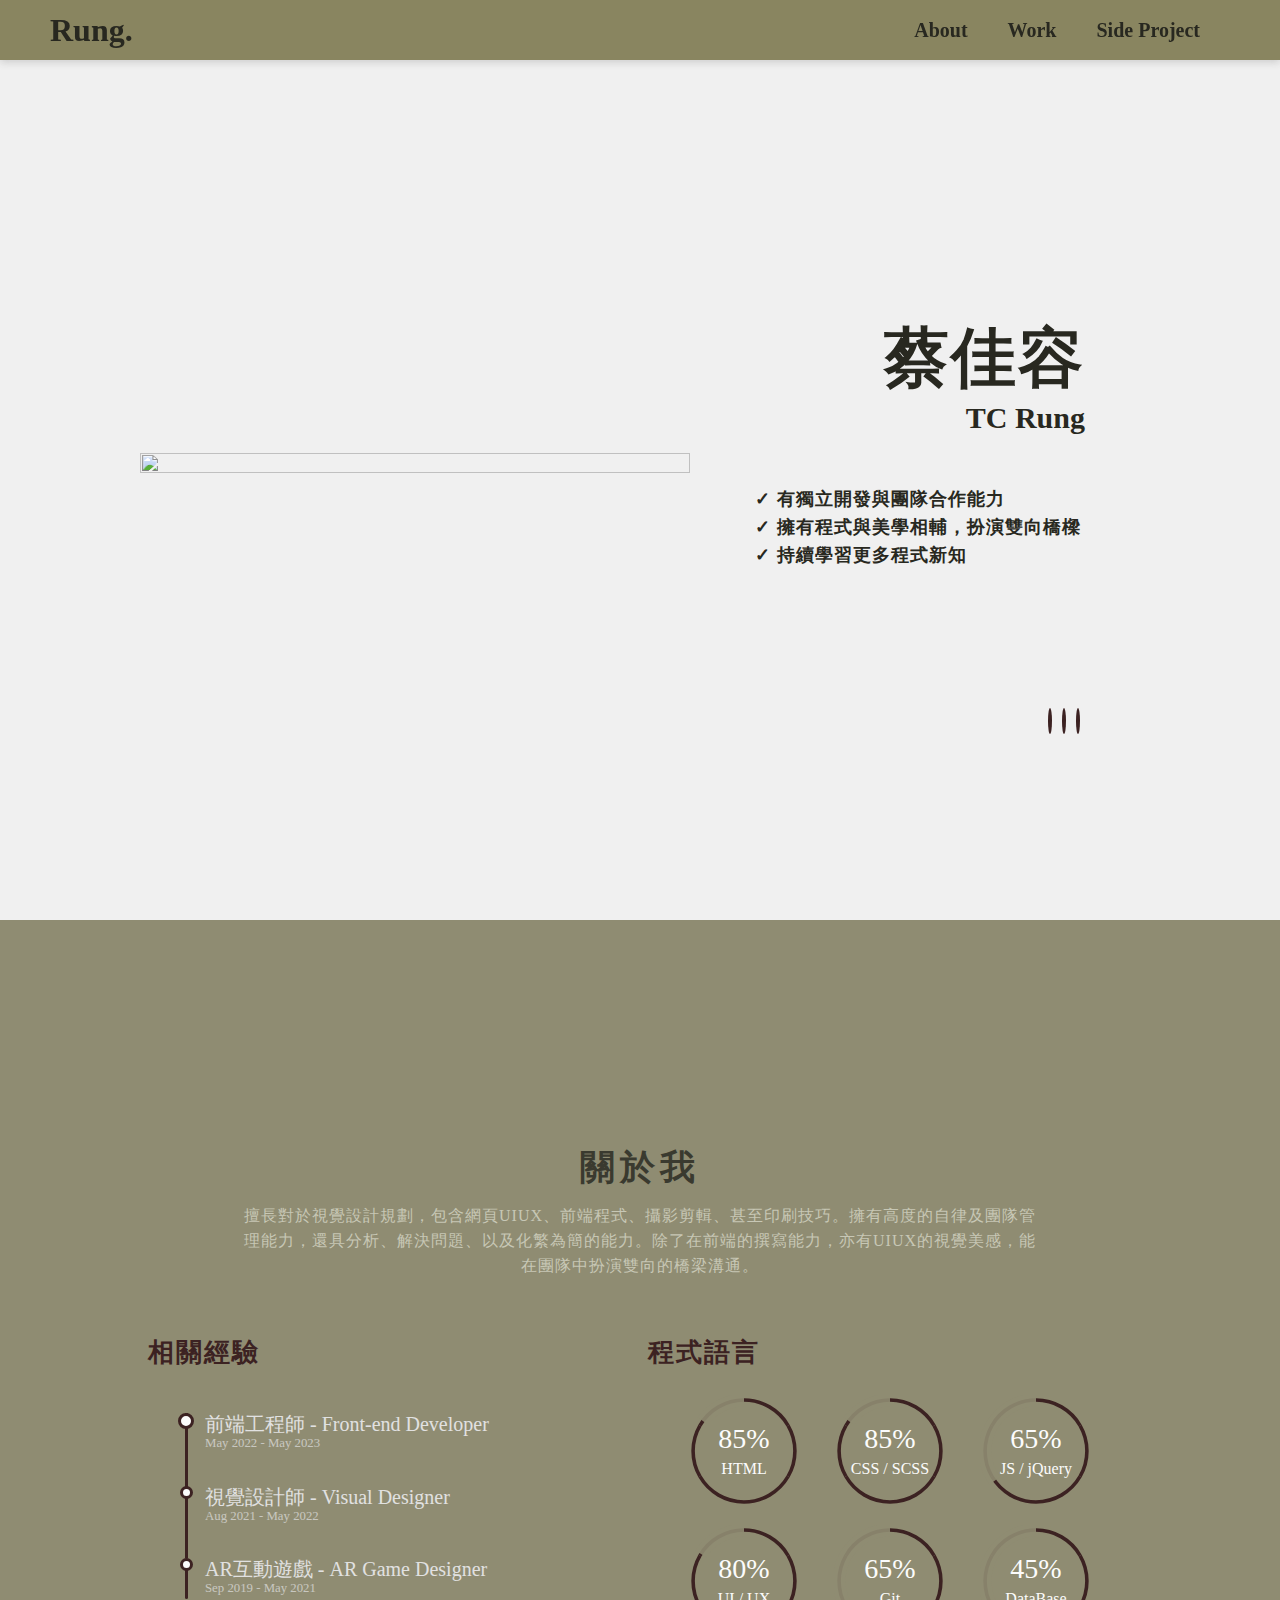
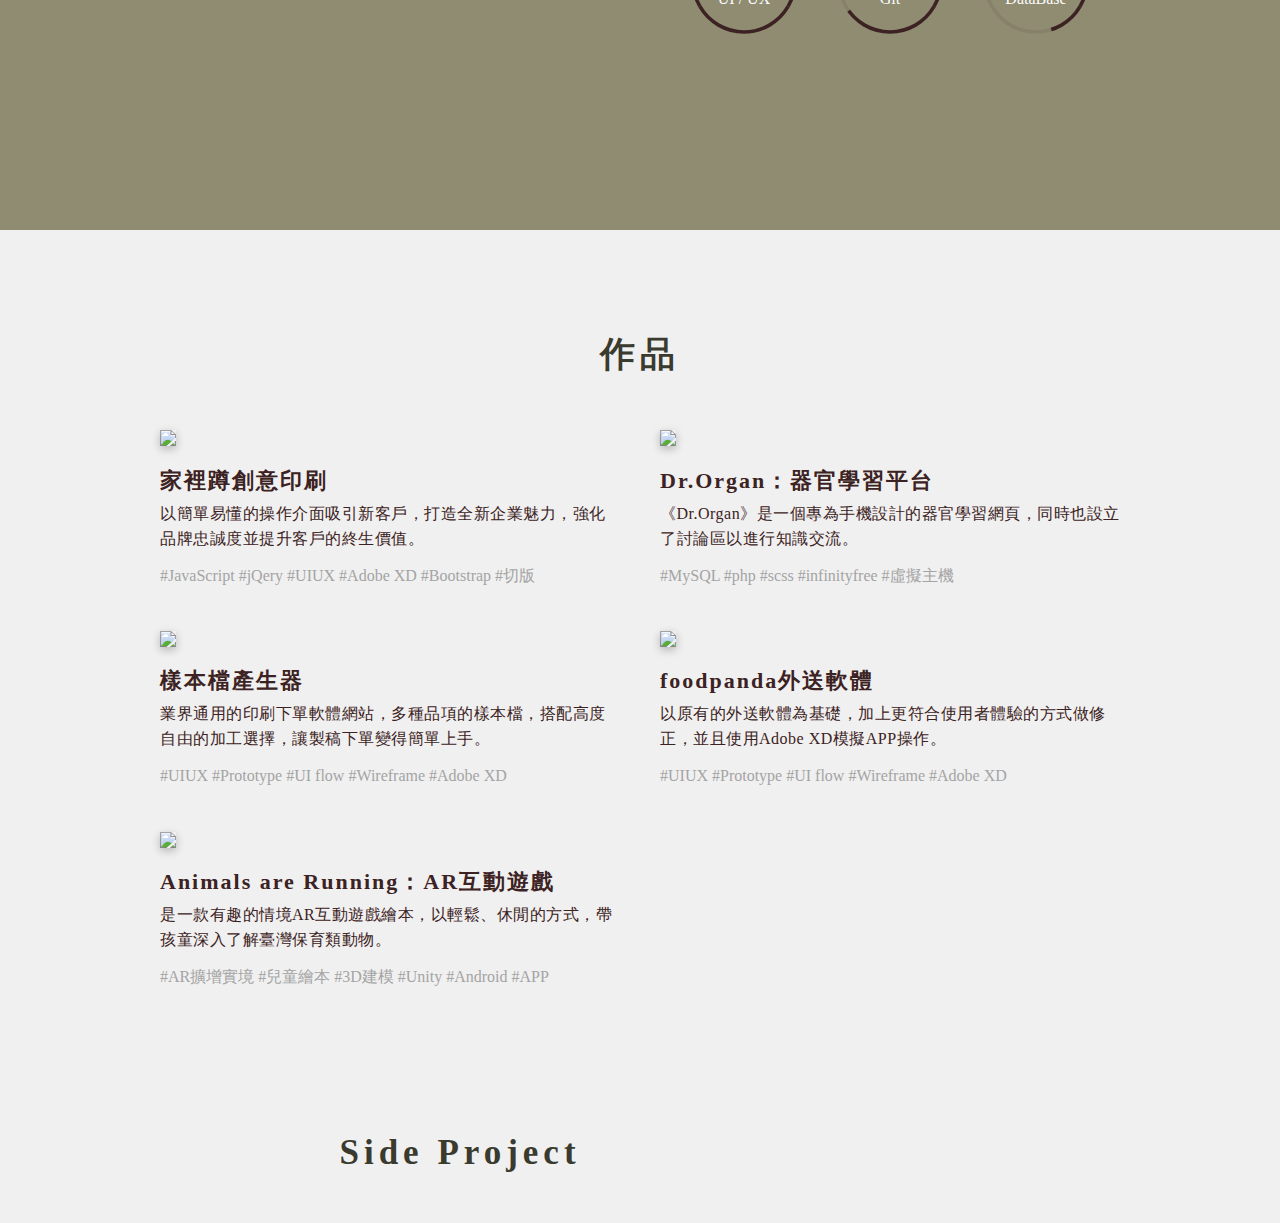
==== index.html @ db0a96c7 "add backtotop" ====
<!DOCTYPE html>
<html lang="en">

<head>
    <meta charset="UTF-8">
    <meta http-equiv="X-UA-Compatible" content="IE=edge">
    <meta name="viewport" content="width=device-width, initial-scale=1.0">
    <title>TCRung-Portfolio</title>

    <link rel="stylesheet" href="Style/reset.css">
    <link rel="stylesheet" href="Style/style.css">
    <link rel="stylesheet" href="Style/nav.css">
    <link rel="stylesheet" href="Style/backtotop.css">

    
</head>

<body>
    <section id="back-to-top"></section>
    <div class="navBox">
        <div class="nav">
            <div>
                <a href="index.html" class="icon">Rung.</a>
            </div>


            <div style="margin-right: 60px;">
                <li><a href="#about" class="category">About</a></li>
                <li><a href="#work" class="category">Work</a></li>
                <li><a href="#sideProject" class="category">Side Project</a></li>
            </div>
        </div>
    </div>

    <div class="main">
        <div class="selfBox" style="background-image: url(Image/background.jpg); width:100%;">
            <div class="self">
                <img src="Image/self.png">
                <div class="selfInfo">
                    <h2>蔡佳容</h2>
                    <h3>TC Rung</h3>

                    <div class="ability">
                        <span>✓ 有獨立開發與團隊合作能力
                            <br>✓ 擁有程式與美學相輔，扮演雙向橋樑
                            <br>✓ 持續學習更多程式新知</span>
                    </div>

                    <div class="contact">
                        <a href="mailto:sino4866@gmail.com" target="_blank"><i class="fa-regular fa-envelope"></i></a>
                        <a href="https://instagram.com/jrung_writing?utm_source=qr" target="_blank"><i class="fa-brands fa-instagram"></i></a>
                        <a href="https://github.com/TCRung" target="_blank"><i class="fa-brands fa-github"></i></a>
                    </div>
                </div>
            </div>
        </div>

        <div class="aboutMeBox" id="about">
            <div class="aboutMe">
                <div class="title">
                    <h3>關於我</h3>
                    <p>擅長對於視覺設計規劃，包含網頁UIUX、前端程式、攝影剪輯、甚至印刷技巧。擁有高度的自律及團隊管理能力，還具分析、解決問題、以及化繁為簡的能力。除了在前端的撰寫能力，亦有UIUX的視覺美感，能在團隊中扮演雙向的橋梁溝通。
                    </p>
                </div>
                <div class="skill">
                    <div class="job skill-title">
                        <h3>
                            <i class="fa fa-briefcase"></i>
                            <span>相關經驗</span>
                        </h3>
                        <ul>
                            <li>
                                <span>前端工程師 - Front-end Developer</span>
                                <small>May 2022 - May 2023</small>
                            </li>
                            <li>
                                <span>視覺設計師 - Visual Designer</span>
                                <small>Aug 2021 - May 2022</small>
                            </li>
                            <li>
                                <span>AR互動遊戲 - AR Game Designer</span>
                                <small>Sep 2019 - May 2021</small>
                            </li>
                        </ul>
                    </div>
                    <div class="software">
                        <div class="skills-soft skill-title">
                            <h3>
                                <i class="fa fa-th-list"></i>
                                <span>程式語言</span>
                            </h3>
                            <!--  Container  -->
                            <ul class="progress">
                                <!--  Item  -->
                                <li data-name="HTML" data-percent="85%">
                                    <svg viewBox="-10 -10 220 220">
                                        <g fill="none" stroke-width="7" transform="translate(100,100)">
                                            <path d="M 0,-100 A 100,100 0 0,1 86.6,-50" stroke="rgb(60, 34, 34)" />
                                            <path d="M 86.6,-50 A 100,100 0 0,1 86.6,50" stroke="rgb(60, 34, 34)" />
                                            <path d="M 86.6,50 A 100,100 0 0,1 0,100" stroke="rgb(60, 34, 34)" />
                                            <path d="M 0,100 A 100,100 0 0,1 -86.6,50" stroke="rgb(60, 34, 34)" />
                                            <path d="M -86.6,50 A 100,100 0 0,1 -86.6,-50" stroke="rgb(60, 34, 34)" />
                                            <path d="M -86.6,-50 A 100,100 0 0,1 0,-100" stroke="rgb(60, 34, 34)" />
                                        </g>
                                    </svg>
                                    <svg viewBox="-10 -10 220 220">
                                        <path
                                            d="M200,100 C200,44.771525 155.228475,0 100,0 C44.771525,0 0,44.771525 0,100 C0,155.228475 44.771525,200 100,200 C155.228475,200 200,155.228475 200,100 Z"
                                            stroke-dashoffset="535"></path>
                                    </svg>
                                </li>
                                <!--  Item  -->
                                <li data-name="CSS / SCSS" data-percent="85%">
                                    <svg viewBox="-10 -10 220 220">
                                        <g fill="none" stroke-width="7" transform="translate(100,100)">
                                            <path d="M 0,-100 A 100,100 0 0,1 86.6,-50" stroke="rgb(60, 34, 34)" />
                                            <path d="M 86.6,-50 A 100,100 0 0,1 86.6,50" stroke="rgb(60, 34, 34)" />
                                            <path d="M 86.6,50 A 100,100 0 0,1 0,100" stroke="rgb(60, 34, 34)" />
                                            <path d="M 0,100 A 100,100 0 0,1 -86.6,50" stroke="rgb(60, 34, 34)" />
                                            <path d="M -86.6,50 A 100,100 0 0,1 -86.6,-50" stroke="rgb(60, 34, 34)" />
                                            <path d="M -86.6,-50 A 100,100 0 0,1 0,-100" stroke="rgb(60, 34, 34)" />
                                        </g>
                                    </svg>
                                    <svg viewBox="-10 -10 220 220">
                                        <path
                                            d="M200,100 C200,44.771525 155.228475,0 100,0 C44.771525,0 0,44.771525 0,100 C0,155.228475 44.771525,200 100,200 C155.228475,200 200,155.228475 200,100 Z"
                                            stroke-dashoffset="535"></path>
                                    </svg>
                                </li>
                                <!--  Item  -->
                                <li data-name="JS / jQuery" data-percent="65%">
                                    <svg viewBox="-10 -10 220 220">
                                        <g fill="none" stroke-width="7" transform="translate(100,100)">
                                            <path d="M 0,-100 A 100,100 0 0,1 86.6,-50" stroke="rgb(60, 34, 34)" />
                                            <path d="M 86.6,-50 A 100,100 0 0,1 86.6,50" stroke="rgb(60, 34, 34)" />
                                            <path d="M 86.6,50 A 100,100 0 0,1 0,100" stroke="rgb(60, 34, 34)" />
                                            <path d="M 0,100 A 100,100 0 0,1 -86.6,50" stroke="rgb(60, 34, 34)" />
                                            <path d="M -86.6,50 A 100,100 0 0,1 -86.6,-50" stroke="rgb(60, 34, 34)" />
                                            <path d="M -86.6,-50 A 100,100 0 0,1 0,-100" stroke="rgb(60, 34, 34)" />
                                        </g>
                                    </svg>
                                    <svg viewBox="-10 -10 220 220">
                                        <path
                                            d="M200,100 C200,44.771525 155.228475,0 100,0 C44.771525,0 0,44.771525 0,100 C0,155.228475 44.771525,200 100,200 C155.228475,200 200,155.228475 200,100 Z"
                                            stroke-dashoffset="410"></path>
                                    </svg>
                                </li>
                                <!--  Item  -->
                                <li data-name="UI / UX" data-percent="80%">
                                    <svg viewBox="-10 -10 220 220">
                                        <g fill="none" stroke-width="7" transform="translate(100,100)">
                                            <path d="M 0,-100 A 100,100 0 0,1 86.6,-50" stroke="rgb(60, 34, 34)" />
                                            <path d="M 86.6,-50 A 100,100 0 0,1 86.6,50" stroke="rgb(60, 34, 34)" />
                                            <path d="M 86.6,50 A 100,100 0 0,1 0,100" stroke="rgb(60, 34, 34)" />
                                            <path d="M 0,100 A 100,100 0 0,1 -86.6,50" stroke="rgb(60, 34, 34)" />
                                            <path d="M -86.6,50 A 100,100 0 0,1 -86.6,-50" stroke="rgb(60, 34, 34)" />
                                            <path d="M -86.6,-50 A 100,100 0 0,1 0,-100" stroke="rgb(60, 34, 34)" />
                                        </g>
                                    </svg>
                                    <svg viewBox="-10 -10 220 220">
                                        <path
                                            d="M200,100 C200,44.771525 155.228475,0 100,0 C44.771525,0 0,44.771525 0,100 C0,155.228475 44.771525,200 100,200 C155.228475,200 200,155.228475 200,100 Z"
                                            stroke-dashoffset="528"></path>
                                    </svg>
                                </li>
                                <!--  Item  -->
                                <li data-name="Git" data-percent="65%">
                                    <svg viewBox="-10 -10 220 220">
                                        <g fill="none" stroke-width="7" transform="translate(100,100)">
                                            <path d="M 0,-100 A 100,100 0 0,1 86.6,-50" stroke="rgb(60, 34, 34)" />
                                            <path d="M 86.6,-50 A 100,100 0 0,1 86.6,50" stroke="rgb(60, 34, 34)" />
                                            <path d="M 86.6,50 A 100,100 0 0,1 0,100" stroke="rgb(60, 34, 34)" />
                                            <path d="M 0,100 A 100,100 0 0,1 -86.6,50" stroke="rgb(60, 34, 34)" />
                                            <path d="M -86.6,50 A 100,100 0 0,1 -86.6,-50" stroke="rgb(60, 34, 34)" />
                                            <path d="M -86.6,-50 A 100,100 0 0,1 0,-100" stroke="rgb(60, 34, 34)" />
                                        </g>
                                    </svg>
                                    <svg viewBox="-10 -10 220 220">
                                        <path
                                            d="M200,100 C200,44.771525 155.228475,0 100,0 C44.771525,0 0,44.771525 0,100 C0,155.228475 44.771525,200 100,200 C155.228475,200 200,155.228475 200,100 Z"
                                            stroke-dashoffset="410"></path>
                                    </svg>
                                </li>
                                <!--  Item  -->
                                <li data-name="DataBase" data-percent="45%">
                                    <svg viewBox="-10 -10 220 220">
                                        <g fill="none" stroke-width="7" transform="translate(100,100)">
                                            <path d="M 0,-100 A 100,100 0 0,1 86.6,-50" stroke="rgb(60, 34, 34)" />
                                            <path d="M 86.6,-50 A 100,100 0 0,1 86.6,50" stroke="rgb(60, 34, 34)" />
                                            <path d="M 86.6,50 A 100,100 0 0,1 0,100" stroke="rgb(60, 34, 34)" />
                                            <path d="M 0,100 A 100,100 0 0,1 -86.6,50" stroke="rgb(60, 34, 34)" />
                                            <path d="M -86.6,50 A 100,100 0 0,1 -86.6,-50" stroke="rgb(60, 34, 34)" />
                                            <path d="M -86.6,-50 A 100,100 0 0,1 0,-100" stroke="rgb(60, 34, 34)" />
                                        </g>
                                    </svg>
                                    <svg viewBox="-10 -10 220 220">
                                        <path
                                            d="M200,100 C200,44.771525 155.228475,0 100,0 C44.771525,0 0,44.771525 0,100 C0,155.228475 44.771525,200 100,200 C155.228475,200 200,155.228475 200,100 Z"
                                            stroke-dashoffset="285"></path>
                                    </svg>
                                </li>
                            </ul>
                            <!--  Defining Angle Gradient Colors  -->
                            <svg width="0" height="0">
                                <defs>
                                    <linearGradient id="cl1" gradientUnits="objectBoundingBox" x1="0" y1="0" x2="1"
                                        y2="1">
                                        <stop stop-color="#618099" />
                                        <stop offset="100%" stop-color="#8e6677" />
                                    </linearGradient>
                                    <linearGradient id="cl2" gradientUnits="objectBoundingBox" x1="0" y1="0" x2="0"
                                        y2="1">
                                        <stop stop-color="#8e6677" />
                                        <stop offset="100%" stop-color="#9b5e67" />
                                    </linearGradient>
                                    <linearGradient id="cl3" gradientUnits="objectBoundingBox" x1="1" y1="0" x2="0"
                                        y2="1">
                                        <stop stop-color="#9b5e67" />
                                        <stop offset="100%" stop-color="#9c787a" />
                                    </linearGradient>
                                    <linearGradient id="cl4" gradientUnits="objectBoundingBox" x1="1" y1="1" x2="0"
                                        y2="0">
                                        <stop stop-color="#9c787a" />
                                        <stop offset="100%" stop-color="#817a94" />
                                    </linearGradient>
                                    <linearGradient id="cl5" gradientUnits="objectBoundingBox" x1="0" y1="1" x2="0"
                                        y2="0">
                                        <stop stop-color="#817a94" />
                                        <stop offset="100%" stop-color="#498a98" />
                                    </linearGradient>
                                    <linearGradient id="cl6" gradientUnits="objectBoundingBox" x1="0" y1="1" x2="1"
                                        y2="0">
                                        <stop stop-color="#498a98" />
                                        <stop offset="100%" stop-color="#618099" />
                                    </linearGradient>
                                </defs>
                            </svg>
                        </div>
                    </div>

                </div>
            </div>
        </div>

        <div class="workBox" id="work">
            <div class="work">
                <div class="title">
                    <h3>作品</h3>
                </div>
                <div class="workWall">
                    <div class="workItem">
                        <a href="work_HomeMaking.html"><img src="Image/HomeMaking/作品封面_家裡蹲官網.jpg" class="btn"></a>
                        <div class="describe">
                            <a href="work_HomeMaking.html"><span class="workTitle">家裡蹲創意印刷</span></a>
                            <a href="work_HomeMaking.html"><span
                                    class="shortDes">以簡單易懂的操作介面吸引新客戶，打造全新企業魅力，強化品牌忠誠度並提升客戶的終生價值。</span></a>
                            <p>#JavaScript #jQery #UIUX #Adobe XD #Bootstrap #切版</p>
                        </div>
                    </div>
                    <div class="workItem">
                        <a href="work_Dr.Organ.html"><img src="Image/Dr.Organ/作品封面_Dr.Organ.jpg" class="btn"></a>
                        <div class="describe">
                            <a href="work_Dr.Organ.html"><span class="workTitle">Dr.Organ：器官學習平台</span></a>
                            <a href="work_Dr.Organ.html"><span
                                    class="shortDes">《Dr.Organ》是一個專為手機設計的器官學習網頁，同時也設立了討論區以進行知識交流。</span></a>
                            <p>#MySQL #php #scss #infinityfree #虛擬主機</p>
                        </div>
                    </div>
                    <div class="workItem">
                        <a href="work_FilesGenerator.html"><img src="Image/FilesGenerator/作品封面_樣本檔產生器.jpg"
                                class="btn"></a>
                        <div class="describe">
                            <a href="work_FilesGenerator.html"><span class="workTitle">樣本檔產生器</span></a>
                            <a href="work_FilesGenerator.html"><span
                                    class="shortDes">業界通用的印刷下單軟體網站，多種品項的樣本檔，搭配高度自由的加工選擇，讓製稿下單變得簡單上手。</span></a>
                            <p>#UIUX #Prototype #UI flow #Wireframe #Adobe XD</p>
                        </div>
                    </div>
                    <div class="workItem">
                        <a href="work_foodpanda.html"><img src="Image/foodpanda/作品封面_foodpanda.jpg" class="btn"></a>
                        <div class="describe">
                            <a href="work_foodpanda.html"><span class="workTitle">foodpanda外送軟體</span></a>
                            <a href="work_foodpanda.html"><span class="shortDes">以原有的外送軟體為基礎，加上更符合使用者體驗的方式做修正，並且使用Adobe
                                    XD模擬APP操作。</span></a>
                            <p>#UIUX #Prototype #UI flow #Wireframe #Adobe XD</p>
                        </div>
                    </div>
                    <div class="workItem">
                        <a href="work_ARgame.html"><img src="Image/ARgame/作品封面_ARgame.jpg" class="btn"></a>
                        <div class="describe">
                            <a href="work_ARgame.html"><span class="workTitle">Animals are Running：AR互動遊戲</span></a>
                            <a href="work_ARgame.html"><span
                                    class="shortDes">是一款有趣的情境AR互動遊戲繪本，以輕鬆、休閒的方式，帶孩童深入了解臺灣保育類動物。</span></a>
                            <p>#AR擴增實境 #兒童繪本 #3D建模 #Unity #Android #APP</p>
                        </div>
                    </div>
                </div>
            </div>
        </div>

        <div class="sideProBox" id="sideProject">
            <div class="sidePro">

                <div class="title">
                    <h3>Side Project</h3>
                </div>
            </div>
        </div>
        
    </div>
    <script src="https://kit.fontawesome.com/c0df591524.js" crossorigin="anonymous"></script>
    <script src="https://cdnjs.cloudflare.com/ajax/libs/jquery/3.7.1/jquery.min.js" defer></script>
    <script src="Js/backtotop.js" defer></script>
    <script src="javascript/skillSoft.js"></script>
</body>

</html>
---- Style/style.css ----
body {
  background-color: rgb(240, 240, 240);
}

.main {
  width: 100%;
}
.main .selfBox,
.main .aboutMeBox,
.main .workBox,
.main .sideProBox {
  width: 100%;
  height: -moz-max-content;
  height: max-content;
  display: flex;
  justify-content: center;
  align-items: center;
  padding: 20px 0;
}
.main .self,
.main .aboutMe,
.main .work,
.main .sidePro {
  width: 100%;
  max-width: 1200px;
  margin: 0 20px;
}
.main .self .title,
.main .aboutMe .title,
.main .work .title,
.main .sidePro .title {
  width: 100%;
  max-width: 800px;
  margin: 70px 20px 30px 20px;
}
.main .self .title h3,
.main .aboutMe .title h3,
.main .work .title h3,
.main .sidePro .title h3 {
  font-size: 35px;
  text-align: center;
  letter-spacing: 5px;
  font-weight: bolder;
  color: rgb(58, 58, 47);
  margin: 15px 0;
}
.main .self .title p,
.main .aboutMe .title p,
.main .work .title p,
.main .sidePro .title p {
  font-size: 16px;
  margin: 10px 0;
  line-height: 25px;
  letter-spacing: 1px;
  text-align: center;
  color: rgb(199, 199, 181);
}
.main .selfBox {
  padding-top: 30px;
  background-repeat: no-repeat;
  background-attachment: fixed;
  background-position: center;
  background-size: cover;
}
.main .self {
  max-width: 1000px;
  min-height: calc(100vh - 30px);
  display: flex;
  justify-content: space-between;
  align-items: center;
}
.main .self img {
  width: 550px;
  height: -moz-max-content;
  height: max-content;
}
.main .self .selfInfo {
  width: 100%;
  padding-right: 50px;
  padding-left: 65px;
}
.main .self .selfInfo h2 {
  font-size: 65px;
  letter-spacing: 2px;
  color: rgb(40, 40, 32);
  text-align: right;
  margin: 5px;
  margin-top: 20vh;
}
.main .self .selfInfo h3 {
  font-size: 30px;
  color: rgb(40, 40, 32);
  text-align: right;
  margin: 5px;
}
.main .self .selfInfo .ability {
  width: 100%;
  text-align: justify;
  color: rgb(40, 40, 32);
  margin: 50px 0 15vh 0;
}
.main .self .selfInfo .ability span {
  display: inline-block;
  font-size: 18px;
  font-weight: bold;
  letter-spacing: 1px;
  line-height: 28px;
}
.main .self .selfInfo .contact {
  margin: 50px 0;
  font-size: 20px;
  text-align: right;
}
.main .self .selfInfo .contact i {
  color: rgb(60, 34, 34);
  border: solid 2px rgb(60, 34, 34);
  width: 35px;
  height: 35px;
  font-size: 20px;
  line-height: 35px;
  border-radius: 50%;
  text-align: center;
  margin-right: 10px;
}
.main .aboutMeBox {
  background-color: rgb(143, 140, 114);
  min-height: calc(100vh - 30px);
}
.main .aboutMe {
  display: flex;
  flex-direction: column;
  justify-content: center;
  align-items: center;
  color: rgb(225, 225, 225);
}
.main .aboutMe .skill {
  width: 100%;
  max-width: 1000px;
  margin-bottom: 20px;
  display: flex;
  @import url(https://fonts.googleapis.com/css?family=Lato:100,400);
}
.main .aboutMe .skill .job {
  width: 50%;
}
.main .aboutMe .skill .software {
  width: 50%;
}
.main .aboutMe .skill .skill-title:hover > h3 span {
  letter-spacing: 3px;
}
.main .aboutMe .skill .skill-title:hover > h3 {
  transform: scale(1.2);
}
.main .aboutMe .skill .skill-title h3 {
  transition-duration: 0.3s;
  display: inline-block;
  margin: 15px 0;
}
.main .aboutMe .skill .skill-title h3 span {
  font-size: 26px;
  color: rgb(60, 34, 34);
  letter-spacing: 2px;
  vertical-align: middle;
  margin-top: 20px;
}
.main .aboutMe .skill i {
  color: #fcfcfc;
  background: rgb(60, 34, 34);
  width: 40px;
  height: 40px;
  font-size: 20px;
  line-height: 40px;
  border-radius: 50%;
  text-align: center;
  vertical-align: middle;
  margin-right: 8px;
  transition-duration: 0.3s;
}
.main .aboutMe .skill .job small {
  display: block;
  opacity: 0.7;
}
.main .aboutMe .skill .job ul {
  margin-top: 25px;
}
.main .aboutMe .skill .job ul li {
  list-style: none;
  position: relative;
  margin-left: 0px;
  padding-left: 25px;
  padding-bottom: 35px;
}
.main .aboutMe .skill .job ul li:hover::before {
  animation: circle 1.2s infinite;
  cursor: default;
}
.main .aboutMe .skill .job ul li:hover span {
  color: rgb(58, 58, 47);
  font-weight: 600;
  cursor: default;
}
.main .aboutMe .skill .job ul li:hover small {
  cursor: default;
}
@keyframes circle {
  from {
    box-shadow: 0 0 0 0px rgb(79, 58, 58);
  }
  to {
    box-shadow: 0 0 0 10px rgba(60, 34, 34, 0);
  }
}
.main .aboutMe .skill .job ul li:first-of-type::before {
  width: 10px;
  height: 10px;
  left: -2px;
}
.main .aboutMe .skill .job ul li:last-of-type {
  padding-bottom: 3px;
}
.main .aboutMe .skill .job ul li:last-of-type::after {
  border-radius: 1.5px;
}
.main .aboutMe .skill .job ul li::before,
.main .aboutMe .skill .job ul li::after {
  content: "";
  display: block;
  position: absolute;
}
.main .aboutMe .skill .job ul li::before {
  width: 7px;
  height: 7px;
  border: 3px solid rgb(60, 34, 34);
  background: #fcfcfc;
  border-radius: 50%;
  left: 0;
  z-index: 1;
}
.main .aboutMe .skill .job ul li::after {
  width: 3px;
  height: 100%;
  background: rgb(60, 34, 34);
  left: 5px;
  top: 0;
}
.main .aboutMe .skill .job ul li span {
  transition-duration: 0.3s;
  font-size: 20px;
}
@keyframes load {
  0% {
    stroke-dashoffset: 0;
  }
}
.main .aboutMe .skill .progress {
  position: relative;
  display: inline-block;
  padding: 0;
  text-align: center;
  margin: 0;
}
.main .aboutMe .skill .progress > li {
  display: inline-block;
  position: relative;
  text-align: center;
  color: #fcfcfc;
  font-weight: 100;
  margin: 7px 15px;
}
.main .aboutMe .skill .progress > li:before {
  content: attr(data-name);
  position: absolute;
  width: 100%;
  bottom: 33px;
  font-weight: 400;
}
.main .aboutMe .skill .progress > li:after {
  content: attr(data-percent);
  position: absolute;
  width: 100%;
  top: 28px;
  left: 0;
  font-size: 28px;
  font-family: Lato !important;
  text-align: center;
}
.main .aboutMe .skill .progress svg {
  width: 7rem;
  height: 7rem;
}
.main .aboutMe .skill .progress svg:nth-child(2) {
  position: absolute;
  left: 0;
  top: 0;
  transform: rotate(-90deg);
}
.main .aboutMe .skill .progress svg:nth-child(2) path {
  fill: none;
  stroke-width: 25;
  stroke-dasharray: 629;
  stroke: rgb(143, 140, 114);
  opacity: 0.9;
  animation: load 10s;
}
.main .workBox {
  min-height: 500px;
}
.main .work {
  display: flex;
  flex-direction: column;
  justify-content: center;
  align-items: center;
}
.main .work .workWall {
  width: 100%;
  max-width: 1000px;
  display: flex;
  flex-wrap: wrap;
}
.main .work .workWall .workItem {
  width: calc(50% - 40px);
  margin: 10px 20px;
}
.main .work .workWall .workItem img {
  width: 100%;
  max-width: 450px;
  max-height: 350px;
  box-shadow: rgba(0, 0, 0, 0.24) 0px 3px 8px;
}
.main .work .workWall .workItem .btn {
  transition-duration: 0.3s;
}
.main .work .workWall .workItem .btn:hover {
  color: #fff;
  transform: scale(1.05);
  opacity: 0.7;
}
.main .work .workWall .workItem .describe {
  padding: 10px 0;
}
.main .work .workWall .workItem .describe a {
  text-decoration: none;
  color: rgb(60, 34, 34);
  display: inline-block;
}
.main .work .workWall .workItem .describe .workTitle {
  font-size: 22px;
  font-weight: 600;
  color: rgb(60, 34, 34);
  letter-spacing: 2px;
  line-height: 40px;
}
.main .work .workWall .workItem .describe .shortDes {
  font-size: 16px;
  letter-spacing: 0.5px;
  line-height: 25px;
  text-align: justify;
}
.main .work .workWall .workItem .describe p {
  color: #a4a4a4;
}/*# sourceMappingURL=style.css.map */
---- Style/nav.css ----
.navBox {
  width: 100%;
  height: 60px;
  background-color: rgb(137, 133, 96);
  display: flex;
  justify-content: center;
  align-items: center;
  position: fixed;
  top: 0;
  z-index: 99;
  box-shadow: rgba(57, 57, 57, 0.2) 0px 2px 8px 0px;
}
.navBox .nav {
  width: 100%;
  max-width: 1400px;
  display: flex;
  justify-content: space-between;
}
.navBox .nav a {
  line-height: 60px;
  font-size: 20px;
  font-weight: 600;
  color: rgb(40, 40, 32);
  padding: 5px 20px;
}
.navBox .nav .icon {
  padding-left: 50px;
  font-size: 32px;
  color: rgb(40, 40, 32);
  font-family: Cambria, Cochin, Georgia, Times, "Times New Roman", serif;
}
.navBox .nav ul {
  padding: 0;
  list-style: none;
  display: table;
  width: 600px;
  text-align: center;
}
.navBox .nav li {
  display: table-cell;
  position: relative;
}
.navBox .nav .category:after {
  background: none repeat scroll 0 0 transparent;
  bottom: 12px;
  content: "";
  display: block;
  height: 1px;
  left: 50%;
  position: absolute;
  background: #fff;
  transition: width 0.3s ease 0s, left 0.3s ease 0s;
  width: 0;
}
.navBox .nav .category:hover:after {
  width: 80%;
  left: 10%;
}
@media screen and (max-height: 300px) {
  .navBox .nav ul {
    margin-top: 40px;
  }
}/*# sourceMappingURL=nav.css.map */
---- Style/backtotop.css ----
.progress-wrap {
  position: fixed;
  left: calc(50vw + 600px);
  bottom: 25px;
  height: 60px;
  width: 60px;
  cursor: pointer;
  display: block;
  border-radius: 60px;
  box-shadow: inset 0 0 0 2px rgba(0, 0, 0, 0.1);
  z-index: 1000;
  opacity: 0;
  visibility: hidden;
  transform: translateY(15px);
  transition: transform 0.3s ease, opacity 0.3s ease;
}
.progress-wrap i {
  position: absolute;
  left: 30px;
  top: 30px;
  transform: translate(-50%, -50%);
  color: #3c2222;
  cursor: pointer;
  z-index: 1;
  transition: all 0.3s ease;
}
.progress-wrap svg path {
  fill: none;
  transition: stroke-dashoffset 10ms linear;
}
.progress-wrap svg.progress-circle path {
  stroke: #3c2222;
  stroke-width: 4;
  box-sizing: border-box;
  transition: all 0.3s ease;
}

.progress-wrap.active-progress {
  opacity: 1;
  visibility: visible;
  transform: translateY(0);
}/*# sourceMappingURL=backtotop.css.map */
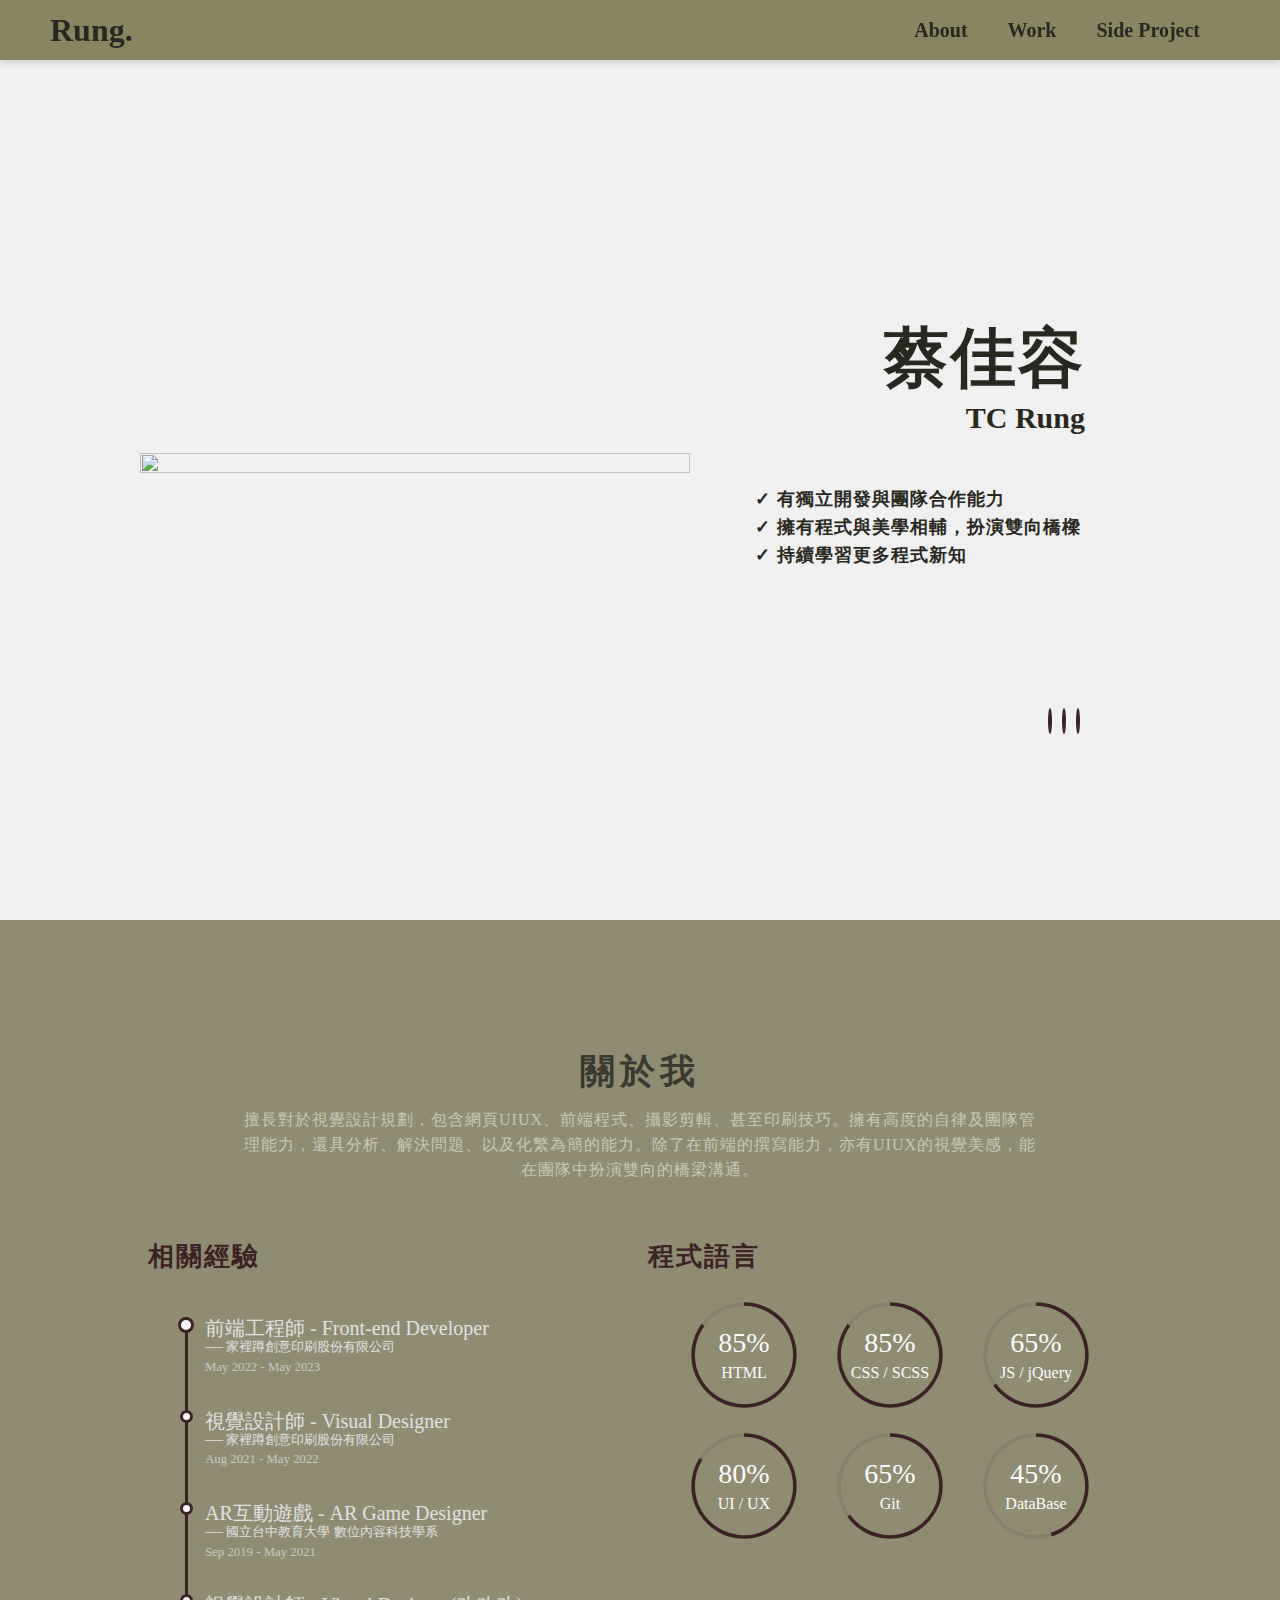
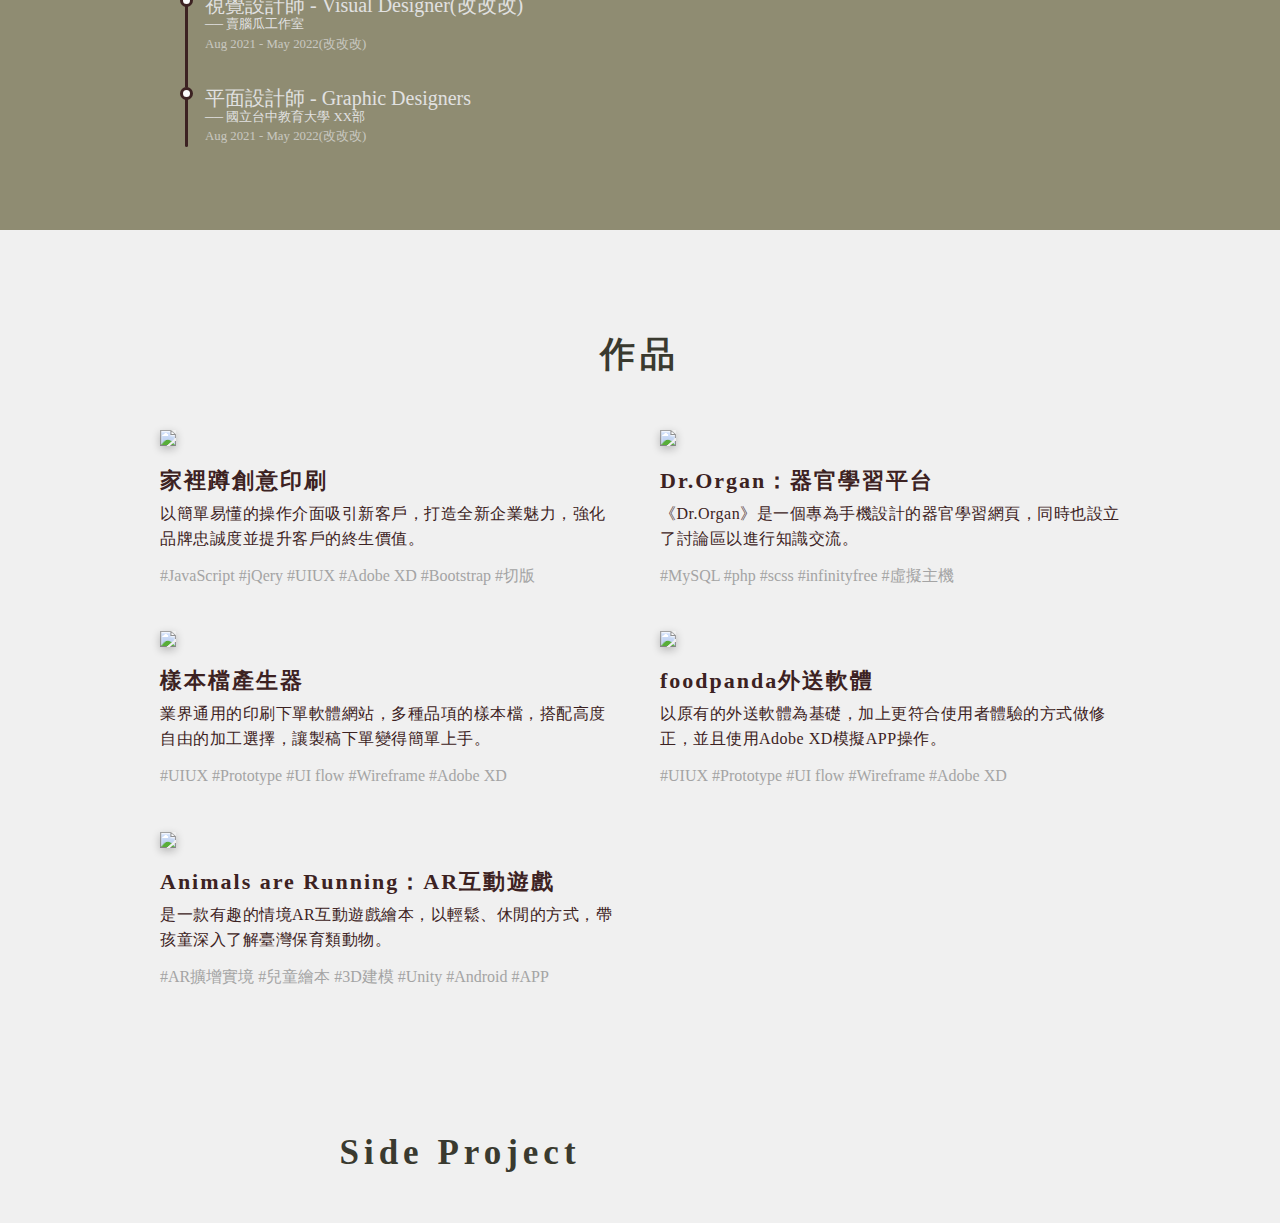
==== commit 4bcec9c7: "Edit homepage: .skill and .software" ====
--- a/index.html
+++ b/index.html
@@ -71,19 +71,32 @@
                         <ul>
                             <li>
                                 <span>前端工程師 - Front-end Developer</span>
+                                <small>── 家裡蹲創意印刷股份有限公司</small>
                                 <small>May 2022 - May 2023</small>
                             </li>
                             <li>
                                 <span>視覺設計師 - Visual Designer</span>
+                                <small>── 家裡蹲創意印刷股份有限公司</small>
                                 <small>Aug 2021 - May 2022</small>
                             </li>
                             <li>
                                 <span>AR互動遊戲 - AR Game Designer</span>
+                                <small>── 國立台中教育大學 數位內容科技學系</small>
                                 <small>Sep 2019 - May 2021</small>
                             </li>
+                            <li>
+                                <span>視覺設計師 - Visual Designer(改改改)</span>
+                                <small>── 賣腦瓜工作室</small>
+                                <small>Aug 2021 - May 2022(改改改)</small>
+                            </li>
+                            <li>
+                                <span>平面設計師 - Graphic Designers</span>
+                                <small>── 國立台中教育大學 XX部</small>
+                                <small>Aug 2021 - May 2022(改改改)</small>
+                            </li>
                         </ul>
                     </div>
-                    <div class="software">
+                    <div class="software" id="software">
                         <div class="skills-soft skill-title">
                             <h3>
                                 <i class="fa fa-th-list"></i>
@@ -311,6 +324,7 @@
     <script src="https://kit.fontawesome.com/c0df591524.js" crossorigin="anonymous"></script>
     <script src="https://cdnjs.cloudflare.com/ajax/libs/jquery/3.7.1/jquery.min.js" defer></script>
     <script src="Js/backtotop.js" defer></script>
+    <script src="Js/index.js" defer></script>
     <script src="javascript/skillSoft.js"></script>
 </body>
 
--- a/Style/style.css
+++ b/Style/style.css
@@ -177,7 +177,11 @@
   margin-right: 8px;
   transition-duration: 0.3s;
 }
-.main .aboutMe .skill .job small {
+.main .aboutMe .skill .job small:first-of-type {
+  display: block;
+  margin-bottom: 5px;
+}
+.main .aboutMe .skill .job small:nth-of-type(2) {
   display: block;
   opacity: 0.7;
 }
@@ -301,7 +305,11 @@
   stroke-dasharray: 629;
   stroke: rgb(143, 140, 114);
   opacity: 0.9;
-  animation: load 10s;
+}
+.main .aboutMe .skill .animation-trigger {
+  opacity: 0;
+  transition: opacity 0.5s;
+  animation: load 2s;
 }
 .main .workBox {
   min-height: 500px;
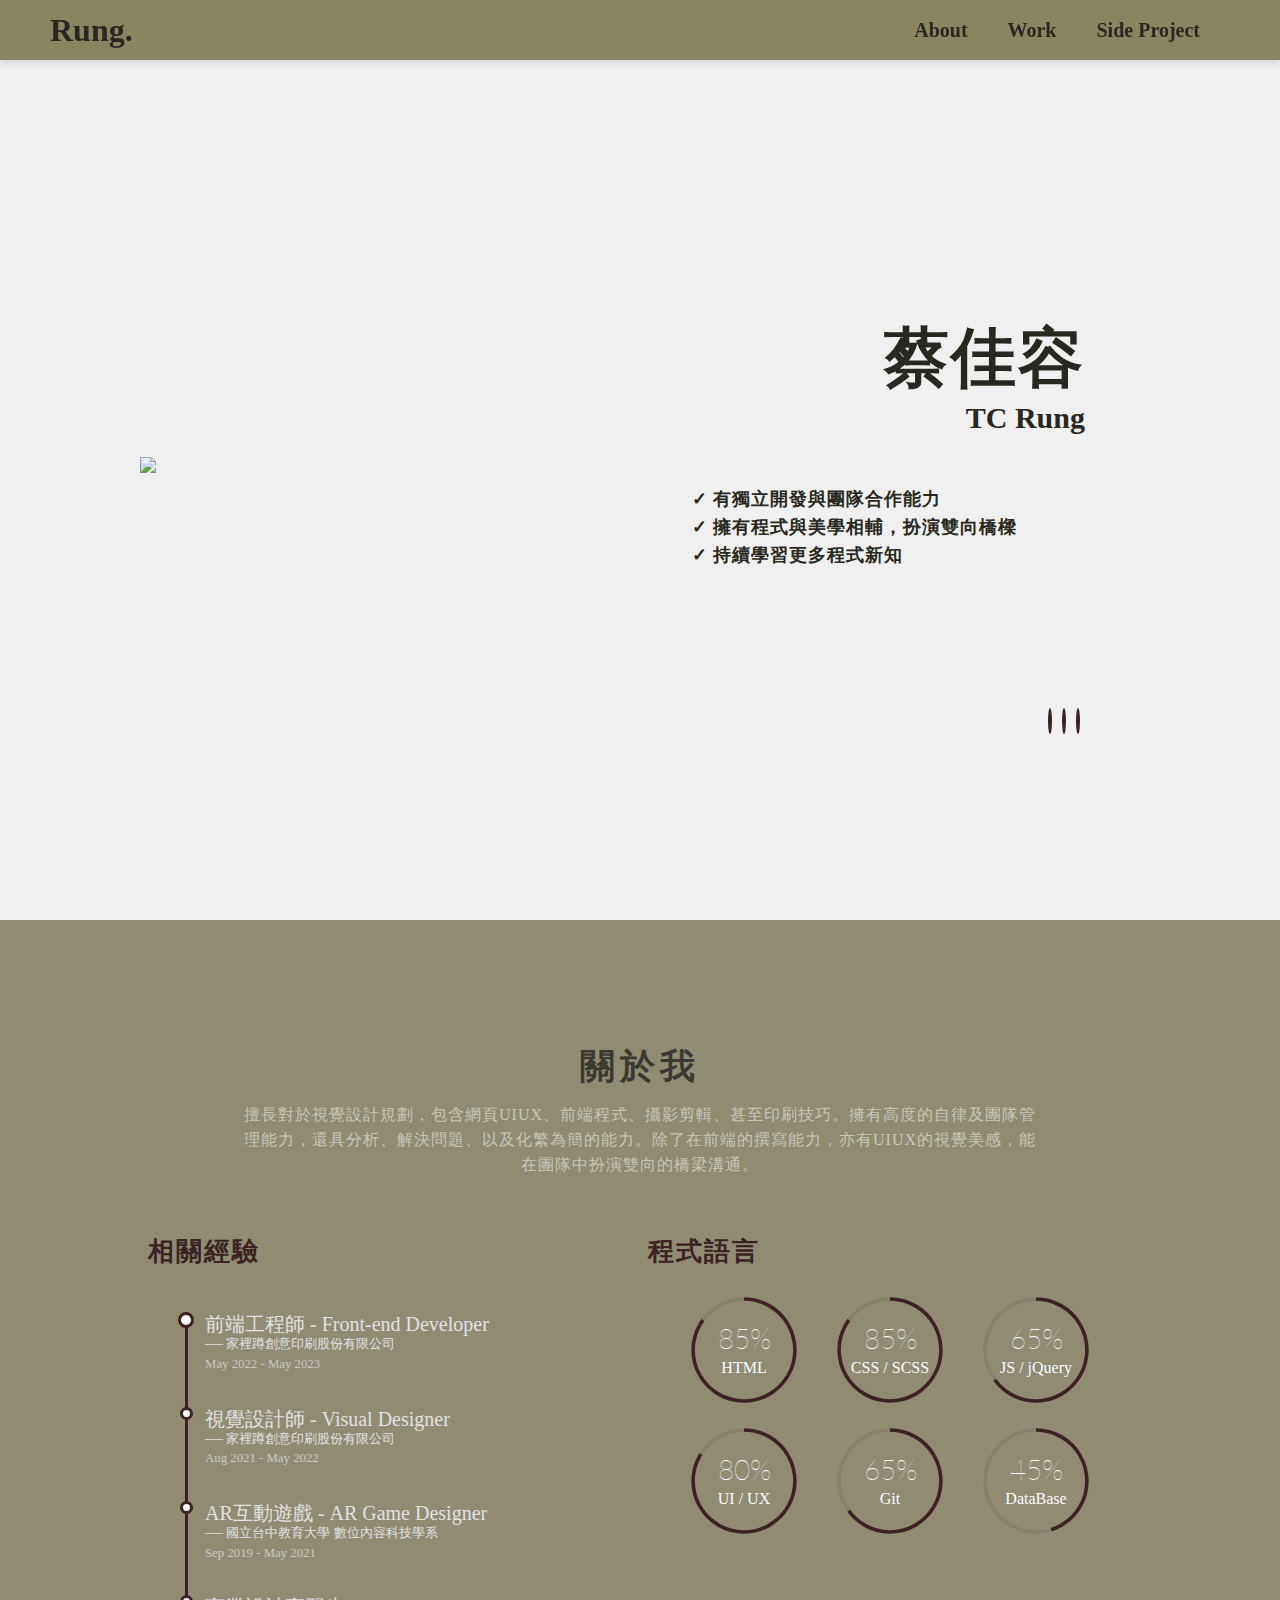
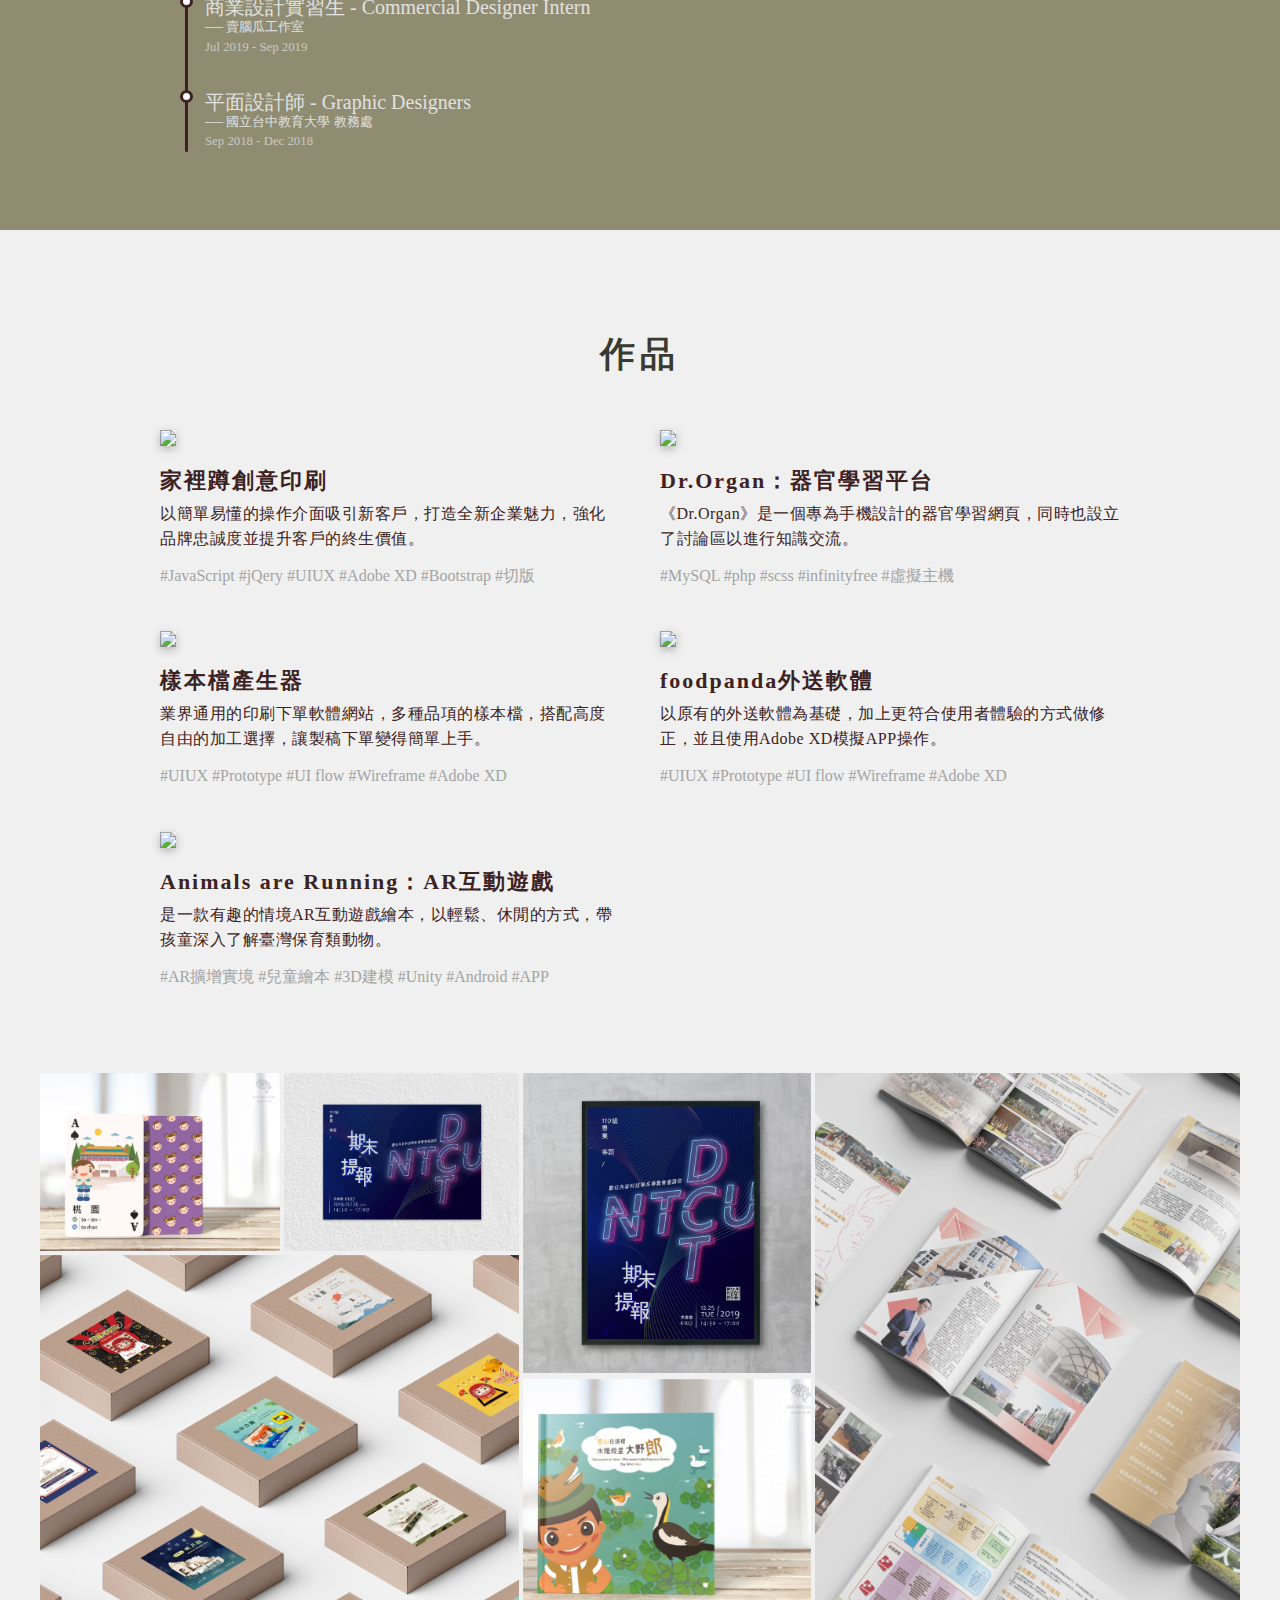
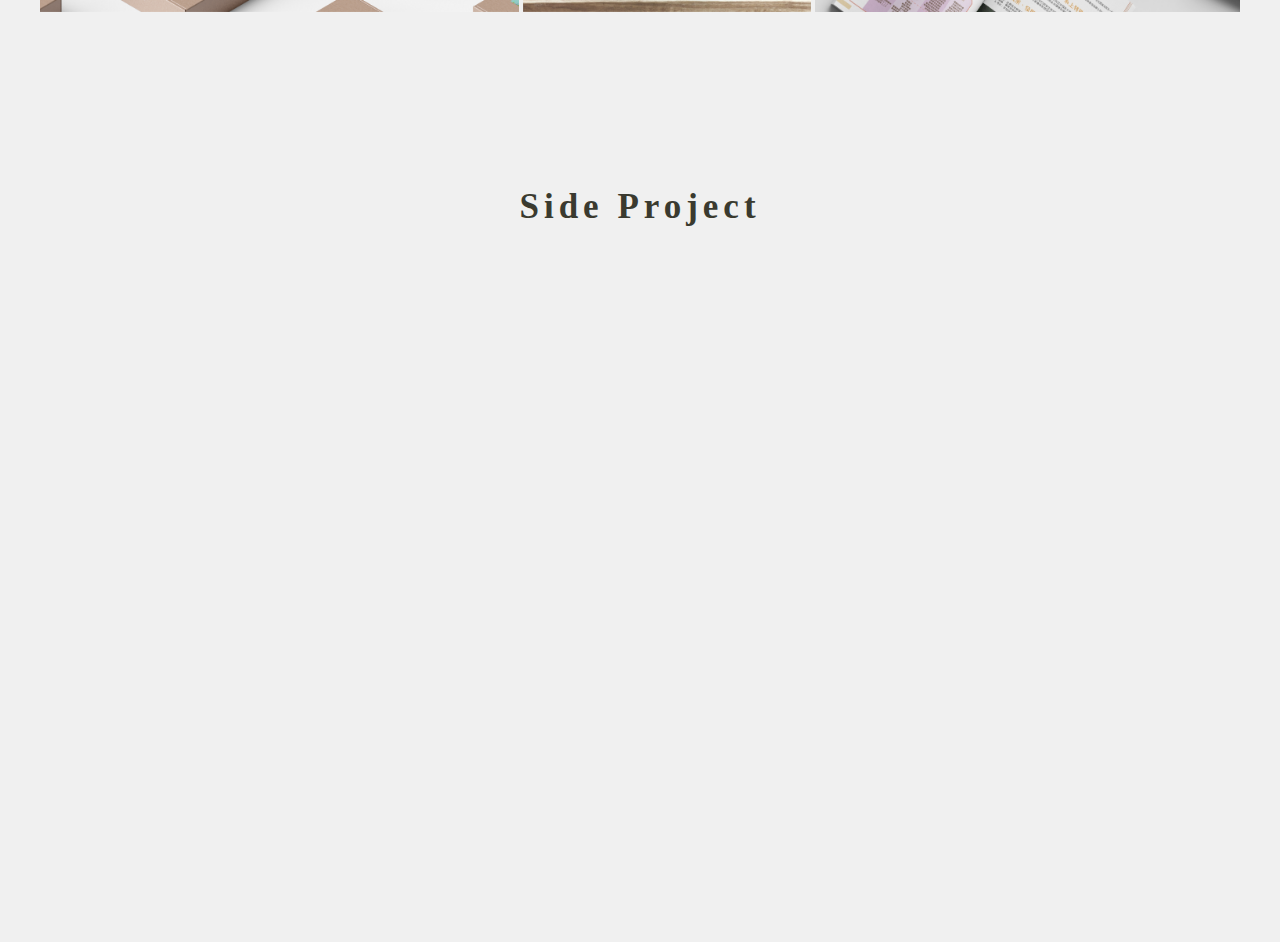
==== commit 1b00205f: "全部大更新" ====
--- a/index.html
+++ b/index.html
@@ -12,7 +12,7 @@
     <link rel="stylesheet" href="Style/nav.css">
     <link rel="stylesheet" href="Style/backtotop.css">
 
-    
+
 </head>
 
 <body>
@@ -48,7 +48,8 @@
 
                     <div class="contact">
                         <a href="mailto:sino4866@gmail.com" target="_blank"><i class="fa-regular fa-envelope"></i></a>
-                        <a href="https://instagram.com/jrung_writing?utm_source=qr" target="_blank"><i class="fa-brands fa-instagram"></i></a>
+                        <a href="https://instagram.com/jrung_writing?utm_source=qr" target="_blank"><i
+                                class="fa-brands fa-instagram"></i></a>
                         <a href="https://github.com/TCRung" target="_blank"><i class="fa-brands fa-github"></i></a>
                     </div>
                 </div>
@@ -85,14 +86,14 @@
                                 <small>Sep 2019 - May 2021</small>
                             </li>
                             <li>
-                                <span>視覺設計師 - Visual Designer(改改改)</span>
+                                <span>商業設計實習生 - Commercial Designer Intern</span>
                                 <small>── 賣腦瓜工作室</small>
-                                <small>Aug 2021 - May 2022(改改改)</small>
+                                <small>Jul 2019 - Sep 2019</small>
                             </li>
                             <li>
                                 <span>平面設計師 - Graphic Designers</span>
-                                <small>── 國立台中教育大學 XX部</small>
-                                <small>Aug 2021 - May 2022(改改改)</small>
+                                <small>── 國立台中教育大學 教務處</small>
+                                <small>Sep 2018 - Dec 2018</small>
                             </li>
                         </ul>
                     </div>
@@ -308,18 +309,38 @@
                         </div>
                     </div>
                 </div>
+                <div class="artWall">
+                    <div class="art-col art-col1">
+                        <div class="art-col1-top">
+                            <div class="art-col1-top-l artimg"><img src="Image/artWall/桃園市撲克牌.jpg" alt=""><p class="artcontent">桃園市撲克牌<span>2023.11.06</span></p></div>
+                            <div class="art-col1-top-r artimg"><img src="Image/artWall/NTCU邀請函.jpg" alt=""><p class="artcontent">NTCU 畢業專題邀請函<span>2023.11.06</span></p></div>
+                        </div>
+                        <div class="art-col1-down artimg"><img src="Image/artWall/3D便條紙包裝設計.jpg" alt=""><p class="artcontent">3D便條紙 包裝設計<span>2023.11.06</span></p></div>
+                    </div>
+                    <div class="art-col art-col2">
+                        <div class="art-col2-top artimg"><img src="Image/artWall/NTCU海報.jpg" alt=""><p class="artcontent">NTCU 畢業專題主視覺<span>2023.11.06</span></p></div>
+                        <div class="art-col2-top artimg"><img src="Image/artWall/里山倡議繪本.jpg" alt=""><p class="artcontent">里山倡議繪本<span>2023.11.06</span></p></div>
+                    </div>
+                    <div class="art-col art-col3 artimg"><img src="Image/artWall/NTCU招生手冊.jpg" alt=""><p class="artcontent">NTCU 招生手冊<span>2023.11.06</span></p></div>
+                </div>
             </div>
         </div>
 
         <div class="sideProBox" id="sideProject">
             <div class="sidePro">
-
                 <div class="title">
                     <h3>Side Project</h3>
                 </div>
-            </div>
-        </div>
-        
+                <iframe height="650" style="width: 100%;" scrolling="no" title="To-Do List"
+                    src="https://codepen.io/dlfdukcd-the-solid/embed/GRzrjzx?default-tab=html%2Cresult&theme-id=dark"
+                    frameborder="no" loading="lazy" allowtransparency="true" allowfullscreen="true">
+                    See the Pen <a href="https://codepen.io/dlfdukcd-the-solid/pen/GRzrjzx">
+                        To-Do List</a> by 容容 (<a href="https://codepen.io/dlfdukcd-the-solid">@dlfdukcd-the-solid</a>)
+                    on <a href="https://codepen.io">CodePen</a>.
+                </iframe>
+            </div>
+        </div>
+
     </div>
     <script src="https://kit.fontawesome.com/c0df591524.js" crossorigin="anonymous"></script>
     <script src="https://cdnjs.cloudflare.com/ajax/libs/jquery/3.7.1/jquery.min.js" defer></script>
--- a/Style/style.css
+++ b/Style/style.css
@@ -1,22 +1,32 @@
+@import url(https://fonts.googleapis.com/css?family=Lato:100,400);
 body {
-  background-color: rgb(240, 240, 240);
+  background-color: #f0f0f0;
 }
 
 .main {
   width: 100%;
 }
+
 .main .selfBox,
 .main .aboutMeBox,
 .main .workBox,
 .main .sideProBox {
   width: 100%;
+  height: -webkit-max-content;
   height: -moz-max-content;
   height: max-content;
-  display: flex;
-  justify-content: center;
-  align-items: center;
+  display: -webkit-box;
+  display: -ms-flexbox;
+  display: flex;
+  -webkit-box-pack: center;
+      -ms-flex-pack: center;
+          justify-content: center;
+  -webkit-box-align: center;
+      -ms-flex-align: center;
+          align-items: center;
   padding: 20px 0;
 }
+
 .main .self,
 .main .aboutMe,
 .main .work,
@@ -25,6 +35,7 @@
   max-width: 1200px;
   margin: 0 20px;
 }
+
 .main .self .title,
 .main .aboutMe .title,
 .main .work .title,
@@ -33,6 +44,7 @@
   max-width: 800px;
   margin: 70px 20px 30px 20px;
 }
+
 .main .self .title h3,
 .main .aboutMe .title h3,
 .main .work .title h3,
@@ -41,9 +53,10 @@
   text-align: center;
   letter-spacing: 5px;
   font-weight: bolder;
-  color: rgb(58, 58, 47);
+  color: #3a3a2f;
   margin: 15px 0;
 }
+
 .main .self .title p,
 .main .aboutMe .title p,
 .main .work .title p,
@@ -53,8 +66,9 @@
   line-height: 25px;
   letter-spacing: 1px;
   text-align: center;
-  color: rgb(199, 199, 181);
-}
+  color: #c7c7b5;
+}
+
 .main .selfBox {
   padding-top: 30px;
   background-repeat: no-repeat;
@@ -62,43 +76,70 @@
   background-position: center;
   background-size: cover;
 }
+
+@media (max-width: 450px) {
+  .main .self {
+    -webkit-box-orient: vertical;
+    -webkit-box-direction: normal;
+        -ms-flex-direction: column;
+            flex-direction: column;
+    -ms-flex-pack: distribute;
+        justify-content: space-around;
+    margin-top: 60px;
+  }
+  .main .self .selfInfo {
+    width: 80%;
+  }
+}
+
 .main .self {
   max-width: 1000px;
   min-height: calc(100vh - 30px);
-  display: flex;
-  justify-content: space-between;
-  align-items: center;
-}
+  display: -webkit-box;
+  display: -ms-flexbox;
+  display: flex;
+  -webkit-box-pack: justify;
+      -ms-flex-pack: justify;
+          justify-content: space-between;
+  -webkit-box-align: center;
+      -ms-flex-align: center;
+          align-items: center;
+}
+
 .main .self img {
-  width: 550px;
-  height: -moz-max-content;
-  height: max-content;
-}
+  width: 55%;
+  height: auto;
+}
+
 .main .self .selfInfo {
-  width: 100%;
+  width: 45%;
   padding-right: 50px;
   padding-left: 65px;
 }
+
 .main .self .selfInfo h2 {
   font-size: 65px;
   letter-spacing: 2px;
-  color: rgb(40, 40, 32);
+  color: #282820;
   text-align: right;
   margin: 5px;
   margin-top: 20vh;
 }
+
 .main .self .selfInfo h3 {
   font-size: 30px;
-  color: rgb(40, 40, 32);
+  color: #282820;
   text-align: right;
   margin: 5px;
 }
+
 .main .self .selfInfo .ability {
   width: 100%;
   text-align: justify;
-  color: rgb(40, 40, 32);
+  color: #282820;
   margin: 50px 0 15vh 0;
 }
+
 .main .self .selfInfo .ability span {
   display: inline-block;
   font-size: 18px;
@@ -106,14 +147,16 @@
   letter-spacing: 1px;
   line-height: 28px;
 }
+
 .main .self .selfInfo .contact {
   margin: 50px 0;
   font-size: 20px;
   text-align: right;
 }
+
 .main .self .selfInfo .contact i {
-  color: rgb(60, 34, 34);
-  border: solid 2px rgb(60, 34, 34);
+  color: #3c2222;
+  border: solid 2px #3c2222;
   width: 35px;
   height: 35px;
   font-size: 20px;
@@ -122,51 +165,73 @@
   text-align: center;
   margin-right: 10px;
 }
+
 .main .aboutMeBox {
-  background-color: rgb(143, 140, 114);
+  background-color: #8f8c72;
   min-height: calc(100vh - 30px);
 }
+
 .main .aboutMe {
-  display: flex;
-  flex-direction: column;
-  justify-content: center;
-  align-items: center;
-  color: rgb(225, 225, 225);
-}
+  display: -webkit-box;
+  display: -ms-flexbox;
+  display: flex;
+  -webkit-box-orient: vertical;
+  -webkit-box-direction: normal;
+      -ms-flex-direction: column;
+          flex-direction: column;
+  -webkit-box-pack: center;
+      -ms-flex-pack: center;
+          justify-content: center;
+  -webkit-box-align: center;
+      -ms-flex-align: center;
+          align-items: center;
+  color: #e1e1e1;
+}
+
 .main .aboutMe .skill {
   width: 100%;
   max-width: 1000px;
   margin-bottom: 20px;
-  display: flex;
-  @import url(https://fonts.googleapis.com/css?family=Lato:100,400);
-}
+  display: -webkit-box;
+  display: -ms-flexbox;
+  display: flex;
+}
+
 .main .aboutMe .skill .job {
   width: 50%;
 }
+
 .main .aboutMe .skill .software {
   width: 50%;
 }
+
 .main .aboutMe .skill .skill-title:hover > h3 span {
   letter-spacing: 3px;
 }
+
 .main .aboutMe .skill .skill-title:hover > h3 {
-  transform: scale(1.2);
-}
+  -webkit-transform: scale(1.2);
+          transform: scale(1.2);
+}
+
 .main .aboutMe .skill .skill-title h3 {
-  transition-duration: 0.3s;
+  -webkit-transition-duration: 0.3s;
+          transition-duration: 0.3s;
   display: inline-block;
   margin: 15px 0;
 }
+
 .main .aboutMe .skill .skill-title h3 span {
   font-size: 26px;
-  color: rgb(60, 34, 34);
+  color: #3c2222;
   letter-spacing: 2px;
   vertical-align: middle;
   margin-top: 20px;
 }
+
 .main .aboutMe .skill i {
   color: #fcfcfc;
-  background: rgb(60, 34, 34);
+  background: #3c2222;
   width: 40px;
   height: 40px;
   font-size: 20px;
@@ -175,19 +240,24 @@
   text-align: center;
   vertical-align: middle;
   margin-right: 8px;
-  transition-duration: 0.3s;
-}
+  -webkit-transition-duration: 0.3s;
+          transition-duration: 0.3s;
+}
+
 .main .aboutMe .skill .job small:first-of-type {
   display: block;
   margin-bottom: 5px;
 }
+
 .main .aboutMe .skill .job small:nth-of-type(2) {
   display: block;
   opacity: 0.7;
 }
+
 .main .aboutMe .skill .job ul {
   margin-top: 25px;
 }
+
 .main .aboutMe .skill .job ul li {
   list-style: none;
   position: relative;
@@ -195,68 +265,103 @@
   padding-left: 25px;
   padding-bottom: 35px;
 }
+
 .main .aboutMe .skill .job ul li:hover::before {
-  animation: circle 1.2s infinite;
+  -webkit-animation: circle 1.2s infinite;
+          animation: circle 1.2s infinite;
   cursor: default;
 }
+
 .main .aboutMe .skill .job ul li:hover span {
-  color: rgb(58, 58, 47);
+  color: #3a3a2f;
   font-weight: 600;
   cursor: default;
 }
+
 .main .aboutMe .skill .job ul li:hover small {
   cursor: default;
 }
+
+@-webkit-keyframes circle {
+  from {
+    -webkit-box-shadow: 0 0 0 0px #4f3a3a;
+            box-shadow: 0 0 0 0px #4f3a3a;
+  }
+  to {
+    -webkit-box-shadow: 0 0 0 10px rgba(60, 34, 34, 0);
+            box-shadow: 0 0 0 10px rgba(60, 34, 34, 0);
+  }
+}
+
 @keyframes circle {
   from {
-    box-shadow: 0 0 0 0px rgb(79, 58, 58);
+    -webkit-box-shadow: 0 0 0 0px #4f3a3a;
+            box-shadow: 0 0 0 0px #4f3a3a;
   }
   to {
-    box-shadow: 0 0 0 10px rgba(60, 34, 34, 0);
-  }
-}
+    -webkit-box-shadow: 0 0 0 10px rgba(60, 34, 34, 0);
+            box-shadow: 0 0 0 10px rgba(60, 34, 34, 0);
+  }
+}
+
 .main .aboutMe .skill .job ul li:first-of-type::before {
   width: 10px;
   height: 10px;
   left: -2px;
 }
+
 .main .aboutMe .skill .job ul li:last-of-type {
   padding-bottom: 3px;
 }
+
 .main .aboutMe .skill .job ul li:last-of-type::after {
   border-radius: 1.5px;
 }
+
 .main .aboutMe .skill .job ul li::before,
 .main .aboutMe .skill .job ul li::after {
   content: "";
   display: block;
   position: absolute;
 }
+
 .main .aboutMe .skill .job ul li::before {
   width: 7px;
   height: 7px;
-  border: 3px solid rgb(60, 34, 34);
+  border: 3px solid #3c2222;
   background: #fcfcfc;
   border-radius: 50%;
   left: 0;
   z-index: 1;
 }
+
 .main .aboutMe .skill .job ul li::after {
   width: 3px;
   height: 100%;
-  background: rgb(60, 34, 34);
+  background: #3c2222;
   left: 5px;
   top: 0;
 }
+
 .main .aboutMe .skill .job ul li span {
-  transition-duration: 0.3s;
+  -webkit-transition-duration: 0.3s;
+          transition-duration: 0.3s;
   font-size: 20px;
-}
+  line-height: 25px;
+}
+
+@-webkit-keyframes load {
+  0% {
+    stroke-dashoffset: 0;
+  }
+}
+
 @keyframes load {
   0% {
     stroke-dashoffset: 0;
   }
 }
+
 .main .aboutMe .skill .progress {
   position: relative;
   display: inline-block;
@@ -264,6 +369,7 @@
   text-align: center;
   margin: 0;
 }
+
 .main .aboutMe .skill .progress > li {
   display: inline-block;
   position: relative;
@@ -272,6 +378,7 @@
   font-weight: 100;
   margin: 7px 15px;
 }
+
 .main .aboutMe .skill .progress > li:before {
   content: attr(data-name);
   position: absolute;
@@ -279,6 +386,7 @@
   bottom: 33px;
   font-weight: 400;
 }
+
 .main .aboutMe .skill .progress > li:after {
   content: attr(data-percent);
   position: absolute;
@@ -289,82 +397,228 @@
   font-family: Lato !important;
   text-align: center;
 }
+
 .main .aboutMe .skill .progress svg {
   width: 7rem;
   height: 7rem;
 }
+
 .main .aboutMe .skill .progress svg:nth-child(2) {
   position: absolute;
   left: 0;
   top: 0;
-  transform: rotate(-90deg);
-}
+  -webkit-transform: rotate(-90deg);
+          transform: rotate(-90deg);
+}
+
 .main .aboutMe .skill .progress svg:nth-child(2) path {
   fill: none;
   stroke-width: 25;
   stroke-dasharray: 629;
-  stroke: rgb(143, 140, 114);
+  stroke: #8f8c72;
   opacity: 0.9;
 }
+
 .main .aboutMe .skill .animation-trigger {
   opacity: 0;
+  -webkit-transition: opacity 0.5s;
   transition: opacity 0.5s;
-  animation: load 2s;
-}
+  -webkit-animation: load 2s;
+          animation: load 2s;
+}
+
 .main .workBox {
   min-height: 500px;
 }
+
 .main .work {
-  display: flex;
-  flex-direction: column;
-  justify-content: center;
-  align-items: center;
-}
+  display: -webkit-box;
+  display: -ms-flexbox;
+  display: flex;
+  -webkit-box-orient: vertical;
+  -webkit-box-direction: normal;
+      -ms-flex-direction: column;
+          flex-direction: column;
+  -webkit-box-pack: center;
+      -ms-flex-pack: center;
+          justify-content: center;
+  -webkit-box-align: center;
+      -ms-flex-align: center;
+          align-items: center;
+  padding-bottom: 50px;
+}
+
 .main .work .workWall {
   width: 100%;
   max-width: 1000px;
-  display: flex;
-  flex-wrap: wrap;
-}
+  display: -webkit-box;
+  display: -ms-flexbox;
+  display: flex;
+  -ms-flex-wrap: wrap;
+      flex-wrap: wrap;
+}
+
 .main .work .workWall .workItem {
   width: calc(50% - 40px);
   margin: 10px 20px;
 }
+
 .main .work .workWall .workItem img {
   width: 100%;
   max-width: 450px;
   max-height: 350px;
-  box-shadow: rgba(0, 0, 0, 0.24) 0px 3px 8px;
-}
+  -webkit-box-shadow: rgba(0, 0, 0, 0.24) 0px 3px 8px;
+          box-shadow: rgba(0, 0, 0, 0.24) 0px 3px 8px;
+}
+
 .main .work .workWall .workItem .btn {
-  transition-duration: 0.3s;
-}
+  -webkit-transition-duration: 0.3s;
+          transition-duration: 0.3s;
+}
+
 .main .work .workWall .workItem .btn:hover {
   color: #fff;
-  transform: scale(1.05);
+  -webkit-transform: scale(1.05);
+          transform: scale(1.05);
   opacity: 0.7;
 }
+
 .main .work .workWall .workItem .describe {
   padding: 10px 0;
 }
+
 .main .work .workWall .workItem .describe a {
   text-decoration: none;
-  color: rgb(60, 34, 34);
+  color: #3c2222;
   display: inline-block;
 }
+
 .main .work .workWall .workItem .describe .workTitle {
   font-size: 22px;
   font-weight: 600;
-  color: rgb(60, 34, 34);
+  color: #3c2222;
   letter-spacing: 2px;
   line-height: 40px;
 }
+
 .main .work .workWall .workItem .describe .shortDes {
   font-size: 16px;
   letter-spacing: 0.5px;
   line-height: 25px;
   text-align: justify;
 }
+
 .main .work .workWall .workItem .describe p {
   color: #a4a4a4;
-}/*# sourceMappingURL=style.css.map */+}
+
+.main .work .artWall {
+  width: 100%;
+  max-width: 1200px;
+  margin-top: 50px;
+  display: -webkit-box;
+  display: -ms-flexbox;
+  display: flex;
+  gap: 4px;
+  -webkit-box-pack: justify;
+      -ms-flex-pack: justify;
+          justify-content: space-between;
+}
+
+.main .work .artWall .art-col {
+  display: -webkit-box;
+  display: -ms-flexbox;
+  display: flex;
+  -webkit-box-orient: vertical;
+  -webkit-box-direction: normal;
+      -ms-flex-direction: column;
+          flex-direction: column;
+  gap: 4px;
+  -webkit-box-pack: justify;
+      -ms-flex-pack: justify;
+          justify-content: space-between;
+}
+
+.main .work .artWall .art-col1-top {
+  display: -webkit-box;
+  display: -ms-flexbox;
+  display: flex;
+  gap: 4px;
+}
+
+.main .work .artWall .art-col2 {
+  display: -webkit-box;
+  display: -ms-flexbox;
+  display: flex;
+  gap: 4px;
+}
+
+.main .work .artWall .artimg {
+  -webkit-box-sizing: border-box;
+          box-sizing: border-box;
+  position: relative;
+  overflow: hidden;
+}
+
+.main .work .artWall .artimg::before {
+  content: "";
+  position: absolute;
+  top: 0;
+  left: 0;
+  width: 100%;
+  height: 100%;
+  background-color: rgba(0, 0, 0, 0.5);
+  opacity: 0;
+  -webkit-transition: opacity 0.3s;
+  transition: opacity 0.3s;
+}
+
+.main .work .artWall .artimg:hover::before {
+  opacity: 1;
+}
+
+.main .work .artWall .artimg:hover .artcontent {
+  bottom: 5%;
+  opacity: 1;
+}
+
+.main .work .artWall .artimg .artcontent {
+  margin: 0;
+  position: absolute;
+  left: 5%;
+  bottom: -40px;
+  font-size: 1.2em;
+  line-height: 18px;
+  opacity: 0;
+  color: #fff;
+  -webkit-transition: all .3s, opacity .6s;
+  transition: all .3s, opacity .6s;
+}
+
+.main .work .artWall .artimg .artcontent span {
+  font-size: .8em;
+  display: block;
+  font-family: Lato !important;
+}
+
+.main .work .artWall img {
+  width: 100%;
+  height: 100%;
+}
+
+.main .sidePro {
+  display: -webkit-box;
+  display: -ms-flexbox;
+  display: flex;
+  -webkit-box-orient: vertical;
+  -webkit-box-direction: normal;
+      -ms-flex-direction: column;
+          flex-direction: column;
+  -webkit-box-pack: center;
+      -ms-flex-pack: center;
+          justify-content: center;
+  -webkit-box-align: center;
+      -ms-flex-align: center;
+          align-items: center;
+}
+/*# sourceMappingURL=style.css.map */--- a/Style/nav.css
+++ b/Style/nav.css
@@ -1,34 +1,49 @@
 .navBox {
   width: 100%;
   height: 60px;
-  background-color: rgb(137, 133, 96);
+  background-color: #898560;
+  display: -webkit-box;
+  display: -ms-flexbox;
   display: flex;
-  justify-content: center;
-  align-items: center;
+  -webkit-box-pack: center;
+      -ms-flex-pack: center;
+          justify-content: center;
+  -webkit-box-align: center;
+      -ms-flex-align: center;
+          align-items: center;
   position: fixed;
   top: 0;
   z-index: 99;
-  box-shadow: rgba(57, 57, 57, 0.2) 0px 2px 8px 0px;
+  -webkit-box-shadow: rgba(57, 57, 57, 0.2) 0px 2px 8px 0px;
+          box-shadow: rgba(57, 57, 57, 0.2) 0px 2px 8px 0px;
 }
+
 .navBox .nav {
   width: 100%;
   max-width: 1400px;
+  display: -webkit-box;
+  display: -ms-flexbox;
   display: flex;
-  justify-content: space-between;
+  -webkit-box-pack: justify;
+      -ms-flex-pack: justify;
+          justify-content: space-between;
 }
+
 .navBox .nav a {
   line-height: 60px;
   font-size: 20px;
   font-weight: 600;
-  color: rgb(40, 40, 32);
+  color: #282820;
   padding: 5px 20px;
 }
+
 .navBox .nav .icon {
   padding-left: 50px;
   font-size: 32px;
-  color: rgb(40, 40, 32);
-  font-family: Cambria, Cochin, Georgia, Times, "Times New Roman", serif;
+  color: #282820;
+  font-family: Cambria, Cochin, Georgia, Times, 'Times New Roman', serif;
 }
+
 .navBox .nav ul {
   padding: 0;
   list-style: none;
@@ -36,10 +51,12 @@
   width: 600px;
   text-align: center;
 }
+
 .navBox .nav li {
   display: table-cell;
   position: relative;
 }
+
 .navBox .nav .category:after {
   background: none repeat scroll 0 0 transparent;
   bottom: 12px;
@@ -49,15 +66,19 @@
   left: 50%;
   position: absolute;
   background: #fff;
+  -webkit-transition: width 0.3s ease 0s, left 0.3s ease 0s;
   transition: width 0.3s ease 0s, left 0.3s ease 0s;
   width: 0;
 }
+
 .navBox .nav .category:hover:after {
   width: 80%;
   left: 10%;
 }
+
 @media screen and (max-height: 300px) {
   .navBox .nav ul {
     margin-top: 40px;
   }
-}/*# sourceMappingURL=nav.css.map */+}
+/*# sourceMappingURL=nav.css.map */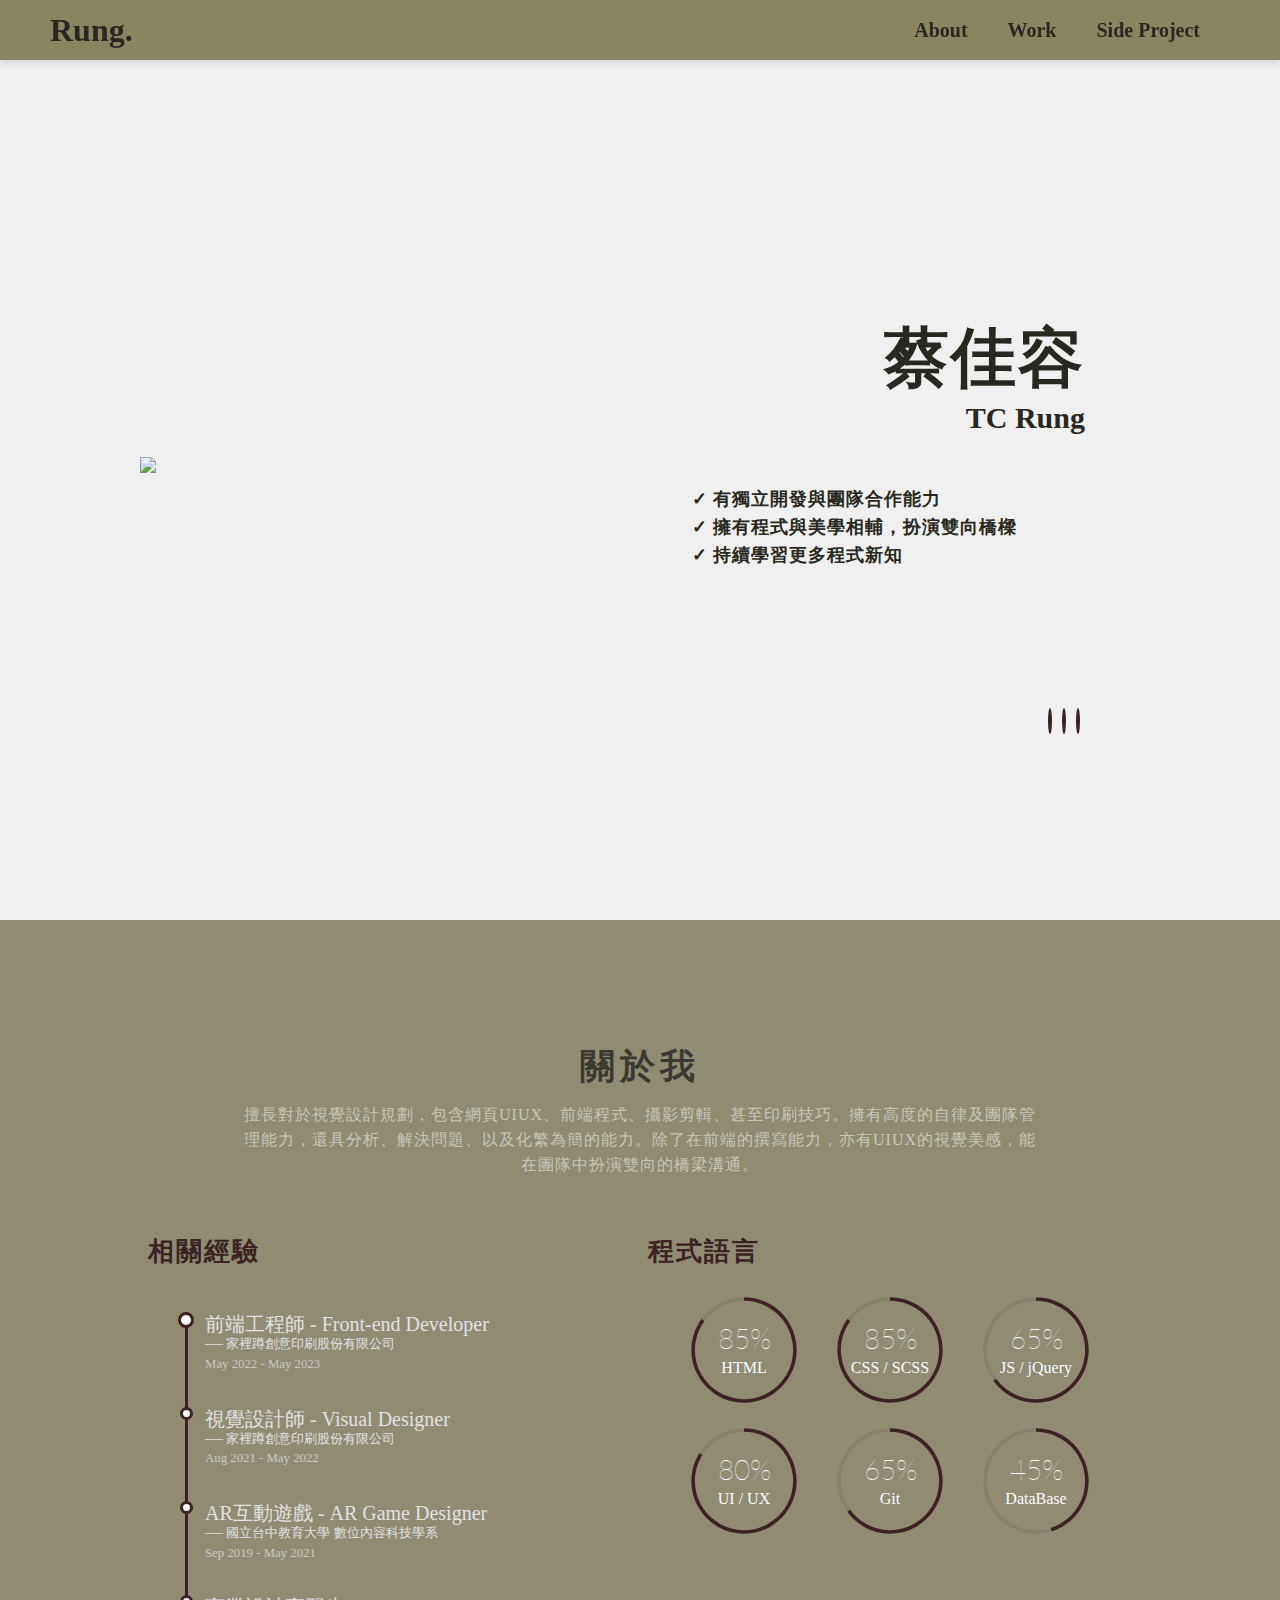
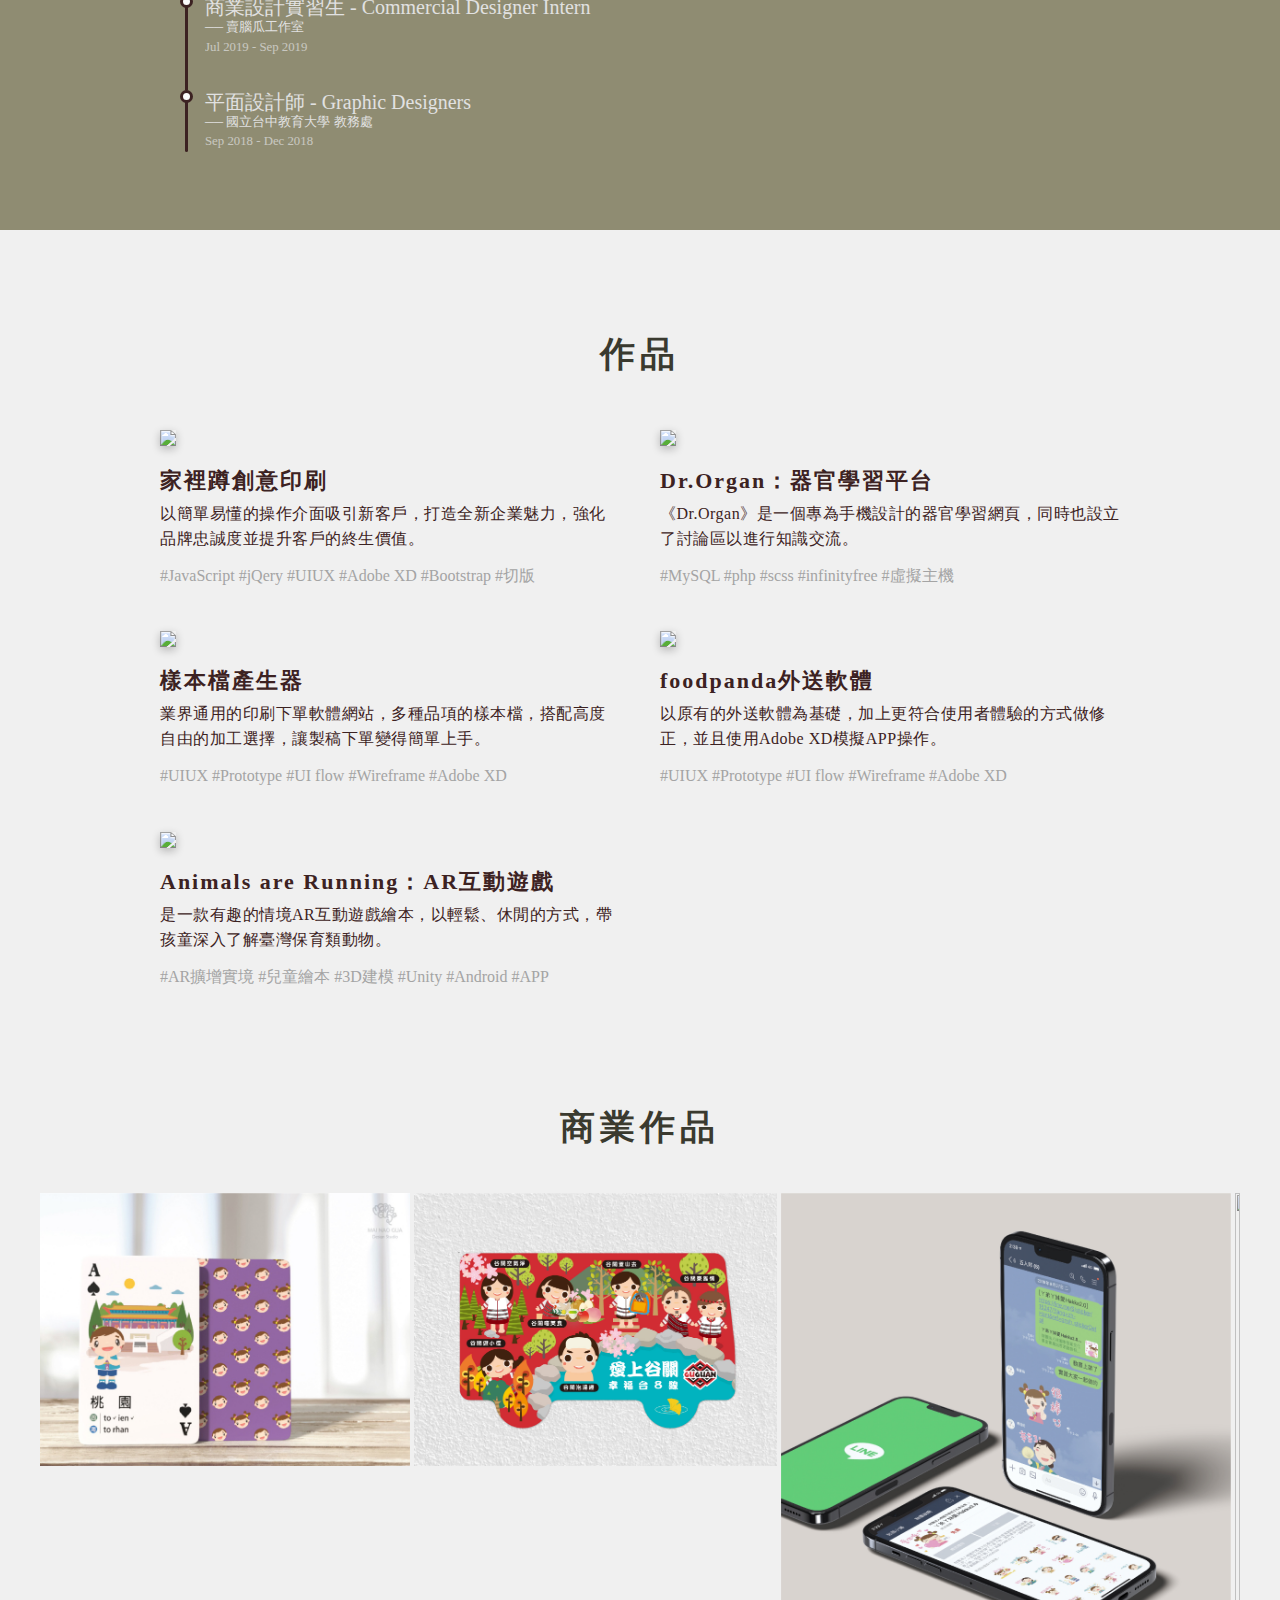
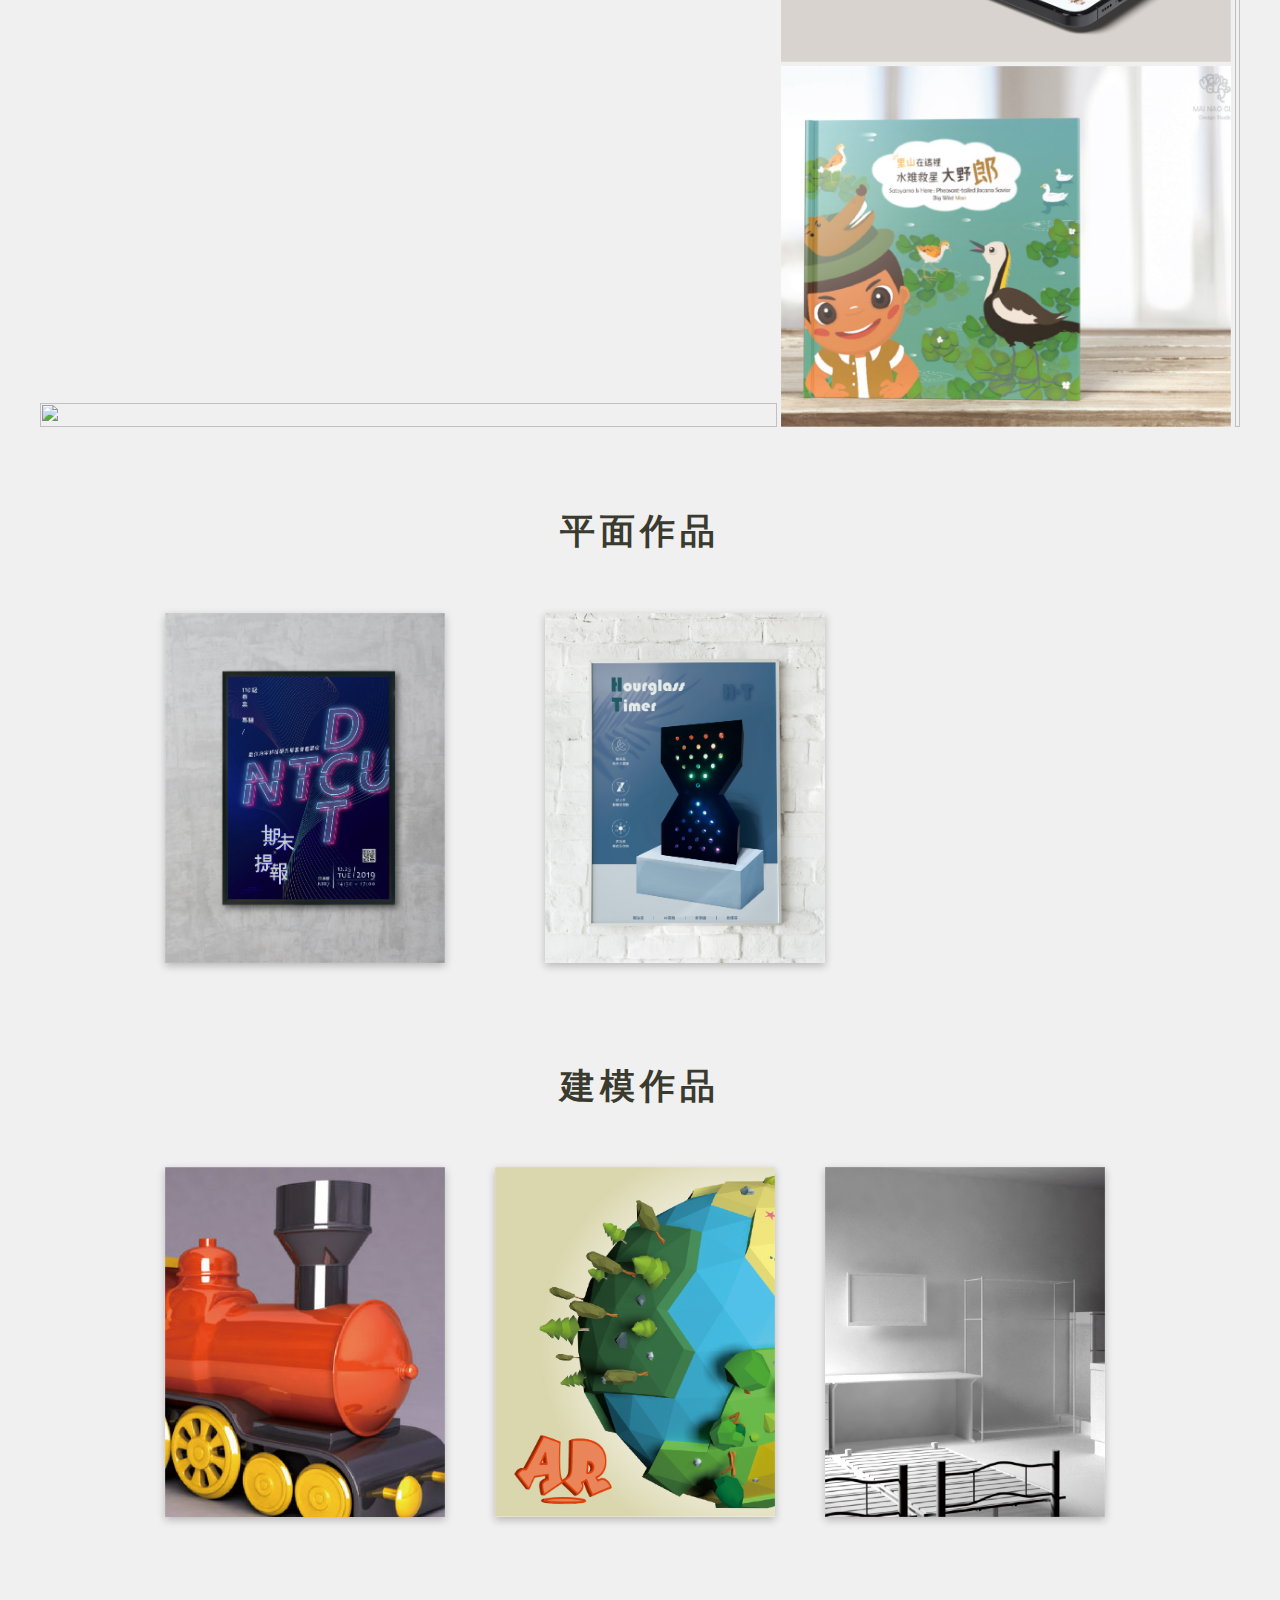
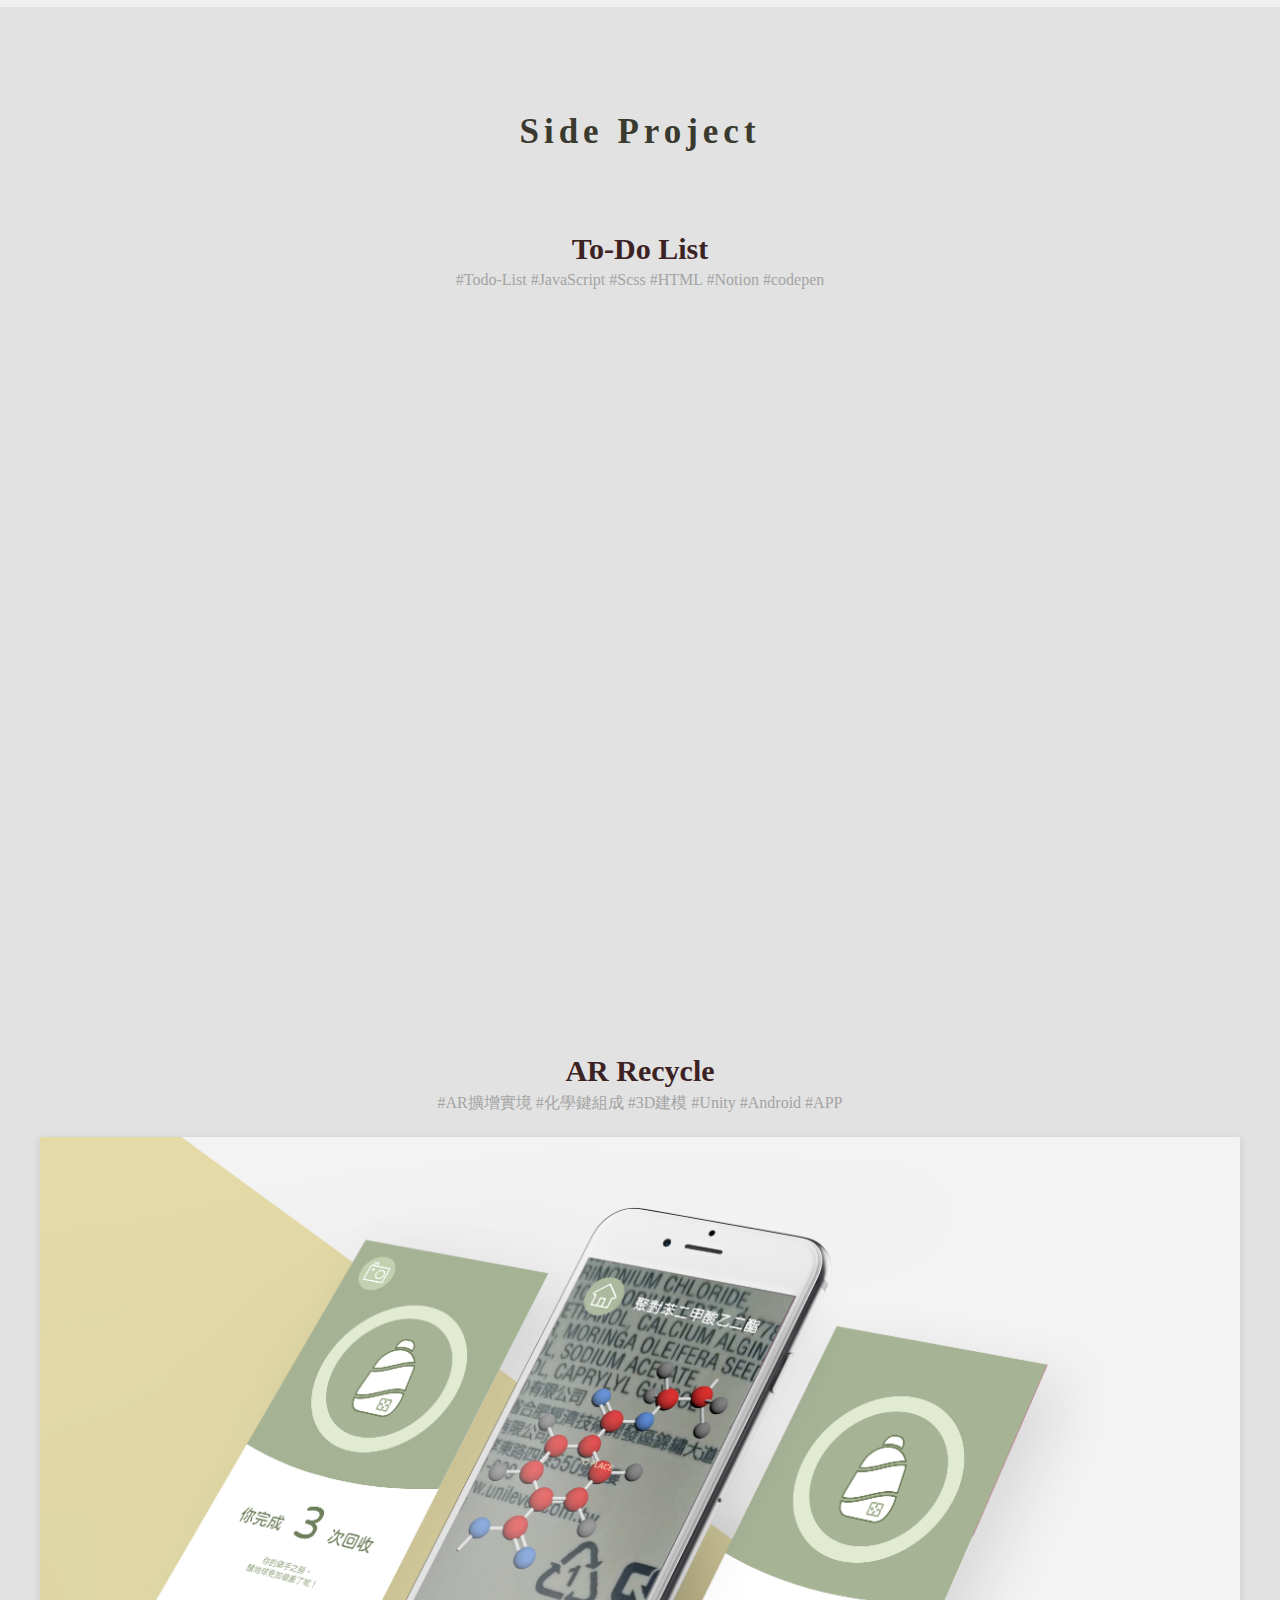
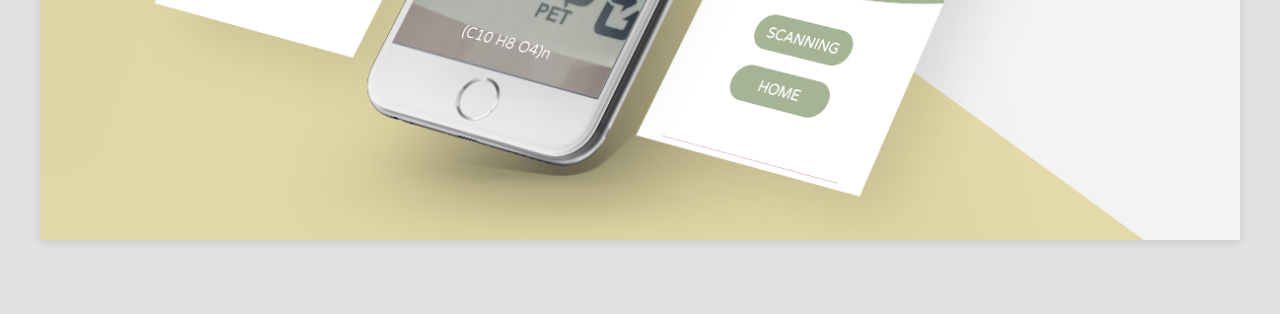
==== commit 27d0bc2b: "將作品做分類介紹" ====
--- a/index.html
+++ b/index.html
@@ -309,19 +309,74 @@
                         </div>
                     </div>
                 </div>
-                <div class="artWall">
+                <div class="title">
+                    <h3>商業作品</h3>
+                </div>
+                <div class="commercialArt">
                     <div class="art-col art-col1">
                         <div class="art-col1-top">
-                            <div class="art-col1-top-l artimg"><img src="Image/artWall/桃園市撲克牌.jpg" alt=""><p class="artcontent">桃園市撲克牌<span>2023.11.06</span></p></div>
-                            <div class="art-col1-top-r artimg"><img src="Image/artWall/NTCU邀請函.jpg" alt=""><p class="artcontent">NTCU 畢業專題邀請函<span>2023.11.06</span></p></div>
-                        </div>
-                        <div class="art-col1-down artimg"><img src="Image/artWall/3D便條紙包裝設計.jpg" alt=""><p class="artcontent">3D便條紙 包裝設計<span>2023.11.06</span></p></div>
+                            <div class="art-col1-top-l artimg">
+                                <img src="Image/commercialArt/TaoyuanPoker/桃園市撲克牌.jpg" alt="">
+                                <p class="artcontent">桃園市撲克牌<span>2019.08.06</span></p>
+                                <a href="commercialArt/TaoyuanPoker.html"></a>
+                            </div>
+                            <div class="art-col1-top-r artimg">
+                                <img src="Image/commercialArt/GuguanGreenMap/谷關地圖.jpg" alt="">
+                                <p class="artcontent">谷關 綠地圖<span>2023.07.25</span></p>
+                                <a href="commercialArt/GuguanGreenMap.html"></a>
+                            </div>
+                        </div>
+                        <div class="art-col1-down artimg">
+                            <img src="Image/commercialArt/3DArtPaper/3D便條紙包裝設計.jpg" alt="">
+                            <p class="artcontent">3D便條紙 包裝設計<span>2023.05.30</span></p>
+                            <a href="commercialArt/3DArtPaper.html"></a>
+                        </div>
                     </div>
                     <div class="art-col art-col2">
-                        <div class="art-col2-top artimg"><img src="Image/artWall/NTCU海報.jpg" alt=""><p class="artcontent">NTCU 畢業專題主視覺<span>2023.11.06</span></p></div>
-                        <div class="art-col2-top artimg"><img src="Image/artWall/里山倡議繪本.jpg" alt=""><p class="artcontent">里山倡議繪本<span>2023.11.06</span></p></div>
-                    </div>
-                    <div class="art-col art-col3 artimg"><img src="Image/artWall/NTCU招生手冊.jpg" alt=""><p class="artcontent">NTCU 招生手冊<span>2023.11.06</span></p></div>
+                        <div class="art-col2-top artimg">
+                            <img src="Image/commercialArt/LineStickers/LINE貼圖.jpg" alt="">
+                            <p class="artcontent">LINE 動態貼圖<span>2019.08.15</span></p>
+                            <a href="commercialArt/LineStickers.html"></a>
+                        </div>
+                        <div class="art-col2-top artimg">
+                            <img src="Image/commercialArt/SatoyamaInitiativeBook/里山倡議繪本.jpg" alt="">
+                            <p class="artcontent">里山倡議繪本<span>2019.12.20</span></p>
+                            <a href="commercialArt/SatoyamaInitiativeBook.html"></a>
+                        </div>
+                    </div>
+                    <div class="art-col art-col3 artimg">
+                        <img src="Image/commercialArt/NTCUHandbook/NTCU招生手冊.jpg" alt="">
+                        <p class="artcontent">NTCU 招生手冊<span>2018.12.20</span></p>
+                        <a href="commercialArt/NTCUHandbook.html"></a>
+                    </div>
+                </div>
+                <div class="title">
+                    <h3>平面作品</h3>
+                </div>
+                <div class="graphicArt">
+                    <a href="#">
+                        <img src="Image/graphicArt/NTCU海報.jpg" alt="">
+                    </a>
+                    <a href="#">
+                        <img src="Image/graphicArt/未讀.jpg" alt="">
+                    </a>
+                    <a href="#">
+                        <img src="Image/graphicArt/RGB沙漏.jpg" alt="">
+                    </a>
+                </div>
+                <div class="title">
+                    <h3>建模作品</h3>
+                </div>
+                <div class="graphicArt">
+                    <a href="#">
+                        <img src="Image/3Dart/火車.jpg" alt="">
+                    </a>
+                    <a href="#">
+                        <img src="Image/3Dart/AR星球.jpg" alt="">
+                    </a>
+                    <a href="#">
+                        <img src="Image/3Dart/小窩.jpg" alt="">
+                    </a>
                 </div>
             </div>
         </div>
@@ -331,13 +386,24 @@
                 <div class="title">
                     <h3>Side Project</h3>
                 </div>
-                <iframe height="650" style="width: 100%;" scrolling="no" title="To-Do List"
-                    src="https://codepen.io/dlfdukcd-the-solid/embed/GRzrjzx?default-tab=html%2Cresult&theme-id=dark"
-                    frameborder="no" loading="lazy" allowtransparency="true" allowfullscreen="true">
-                    See the Pen <a href="https://codepen.io/dlfdukcd-the-solid/pen/GRzrjzx">
-                        To-Do List</a> by 容容 (<a href="https://codepen.io/dlfdukcd-the-solid">@dlfdukcd-the-solid</a>)
-                    on <a href="https://codepen.io">CodePen</a>.
-                </iframe>
+
+                <div class="sideProItem">
+                    <h4>To-Do List</h4>
+                    <p>#Todo-List #JavaScript #Scss #HTML #Notion #codepen</p>
+                    <iframe height="650" style="width: 100%;" scrolling="no" title="To-Do List"
+                        src="https://codepen.io/dlfdukcd-the-solid/embed/GRzrjzx?default-tab=html%2Cresult&theme-id=dark"
+                        frameborder="no" loading="lazy" allowtransparency="true" allowfullscreen="true">
+                        See the Pen <a href="https://codepen.io/dlfdukcd-the-solid/pen/GRzrjzx">
+                            To-Do List</a> by 容容 (<a
+                            href="https://codepen.io/dlfdukcd-the-solid">@dlfdukcd-the-solid</a>)
+                        on <a href="https://codepen.io">CodePen</a>.
+                    </iframe>
+                </div>
+                <div class="sideProItem">
+                    <h4>AR Recycle</h4>
+                    <p>#AR擴增實境 #化學鍵組成 #3D建模 #Unity #Android #APP</p>
+                    <img src="Image/AR_Recyle/介面設計展示.png" style="box-shadow: rgba(99, 99, 99, 0.2) 0px 2px 8px 0px;">
+                </div>
             </div>
         </div>
 
--- a/Style/style.css
+++ b/Style/style.css
@@ -432,6 +432,8 @@
 }
 
 .main .work {
+  width: 100%;
+  min-width: 1200px;
   display: -webkit-box;
   display: -ms-flexbox;
   display: flex;
@@ -512,10 +514,9 @@
   color: #a4a4a4;
 }
 
-.main .work .artWall {
+.main .work .commercialArt {
   width: 100%;
   max-width: 1200px;
-  margin-top: 50px;
   display: -webkit-box;
   display: -ms-flexbox;
   display: flex;
@@ -525,7 +526,7 @@
           justify-content: space-between;
 }
 
-.main .work .artWall .art-col {
+.main .work .commercialArt .art-col {
   display: -webkit-box;
   display: -ms-flexbox;
   display: flex;
@@ -539,28 +540,28 @@
           justify-content: space-between;
 }
 
-.main .work .artWall .art-col1-top {
+.main .work .commercialArt .art-col1-top {
   display: -webkit-box;
   display: -ms-flexbox;
   display: flex;
   gap: 4px;
 }
 
-.main .work .artWall .art-col2 {
+.main .work .commercialArt .art-col2 {
   display: -webkit-box;
   display: -ms-flexbox;
   display: flex;
   gap: 4px;
 }
 
-.main .work .artWall .artimg {
+.main .work .commercialArt .artimg {
   -webkit-box-sizing: border-box;
           box-sizing: border-box;
   position: relative;
   overflow: hidden;
 }
 
-.main .work .artWall .artimg::before {
+.main .work .commercialArt .artimg::before {
   content: "";
   position: absolute;
   top: 0;
@@ -573,16 +574,16 @@
   transition: opacity 0.3s;
 }
 
-.main .work .artWall .artimg:hover::before {
+.main .work .commercialArt .artimg:hover::before {
   opacity: 1;
 }
 
-.main .work .artWall .artimg:hover .artcontent {
+.main .work .commercialArt .artimg:hover .artcontent {
   bottom: 5%;
   opacity: 1;
 }
 
-.main .work .artWall .artimg .artcontent {
+.main .work .commercialArt .artimg .artcontent {
   margin: 0;
   position: absolute;
   left: 5%;
@@ -595,18 +596,56 @@
   transition: all .3s, opacity .6s;
 }
 
-.main .work .artWall .artimg .artcontent span {
+.main .work .commercialArt .artimg .artcontent span {
   font-size: .8em;
   display: block;
   font-family: Lato !important;
 }
 
-.main .work .artWall img {
+.main .work .commercialArt .artimg a {
+  position: absolute;
+  top: 0;
+  left: 0;
   width: 100%;
   height: 100%;
 }
 
-.main .sidePro {
+.main .work .commercialArt img {
+  width: 100%;
+  height: 100%;
+}
+
+.main .work .graphicArt {
+  width: 100%;
+  max-width: 1000px;
+  display: -webkit-box;
+  display: -ms-flexbox;
+  display: flex;
+  -webkit-box-align: center;
+      -ms-flex-align: center;
+          align-items: center;
+  -ms-flex-wrap: wrap;
+      flex-wrap: wrap;
+}
+
+.main .work .graphicArt a {
+  height: 100%;
+  margin: 15px 25px;
+}
+
+.main .work .graphicArt img {
+  max-width: 280px;
+  max-height: 350px;
+  -webkit-box-shadow: rgba(0, 0, 0, 0.24) 0px 3px 8px;
+          box-shadow: rgba(0, 0, 0, 0.24) 0px 3px 8px;
+}
+
+.main .sideProBox {
+  background-color: #e2e2e2;
+}
+
+.main .sideProBox .sidePro {
+  width: 100%;
   display: -webkit-box;
   display: -ms-flexbox;
   display: flex;
@@ -621,4 +660,28 @@
       -ms-flex-align: center;
           align-items: center;
 }
+
+.main .sideProBox .sidePro .sideProItem {
+  width: 100%;
+  margin: 30px 0;
+  text-align: center;
+}
+
+.main .sideProBox .sidePro .sideProItem h4 {
+  width: auto;
+  margin: 5px;
+  font-size: 30px;
+  color: #3c2222;
+}
+
+.main .sideProBox .sidePro .sideProItem p {
+  margin: 5px;
+  color: #a4a4a4;
+}
+
+.main .sideProBox .sidePro .sideProItem img,
+.main .sideProBox .sidePro .sideProItem iframe {
+  margin: 20px 0;
+  width: 100%;
+}
 /*# sourceMappingURL=style.css.map */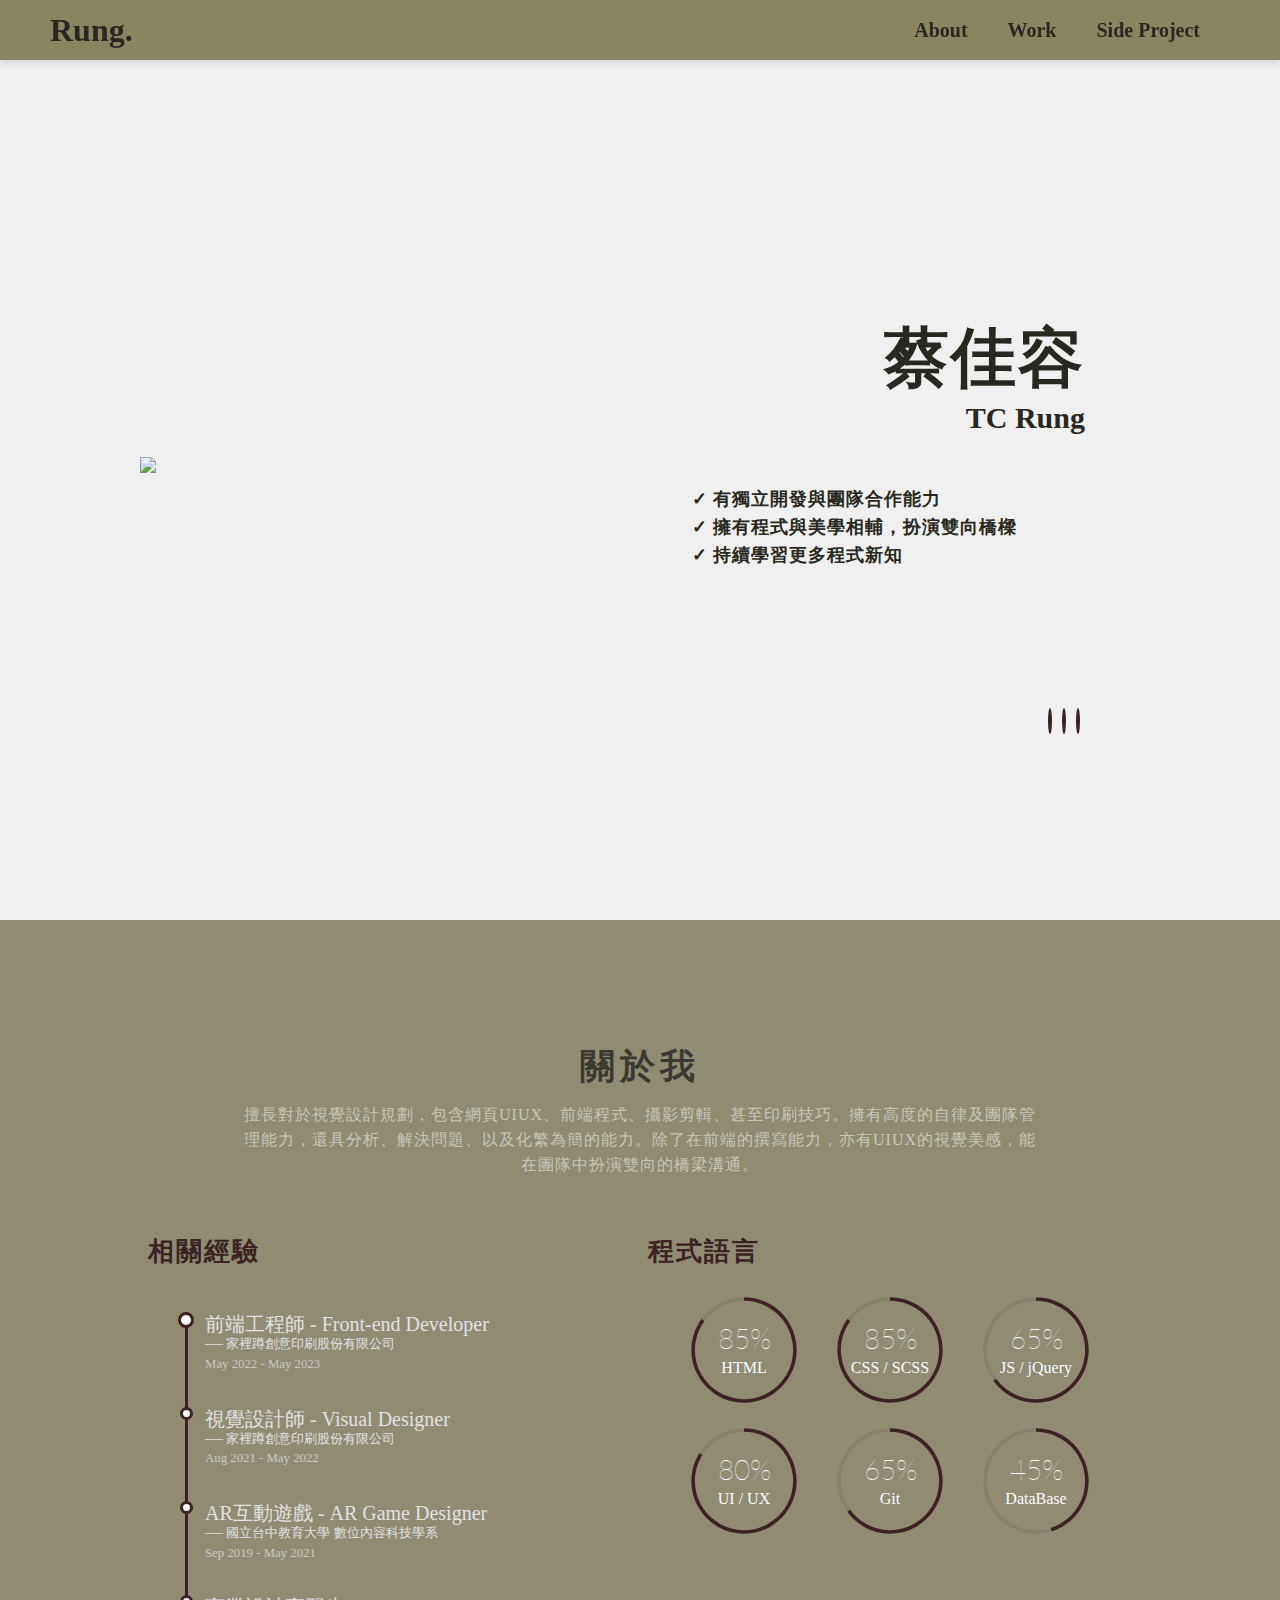
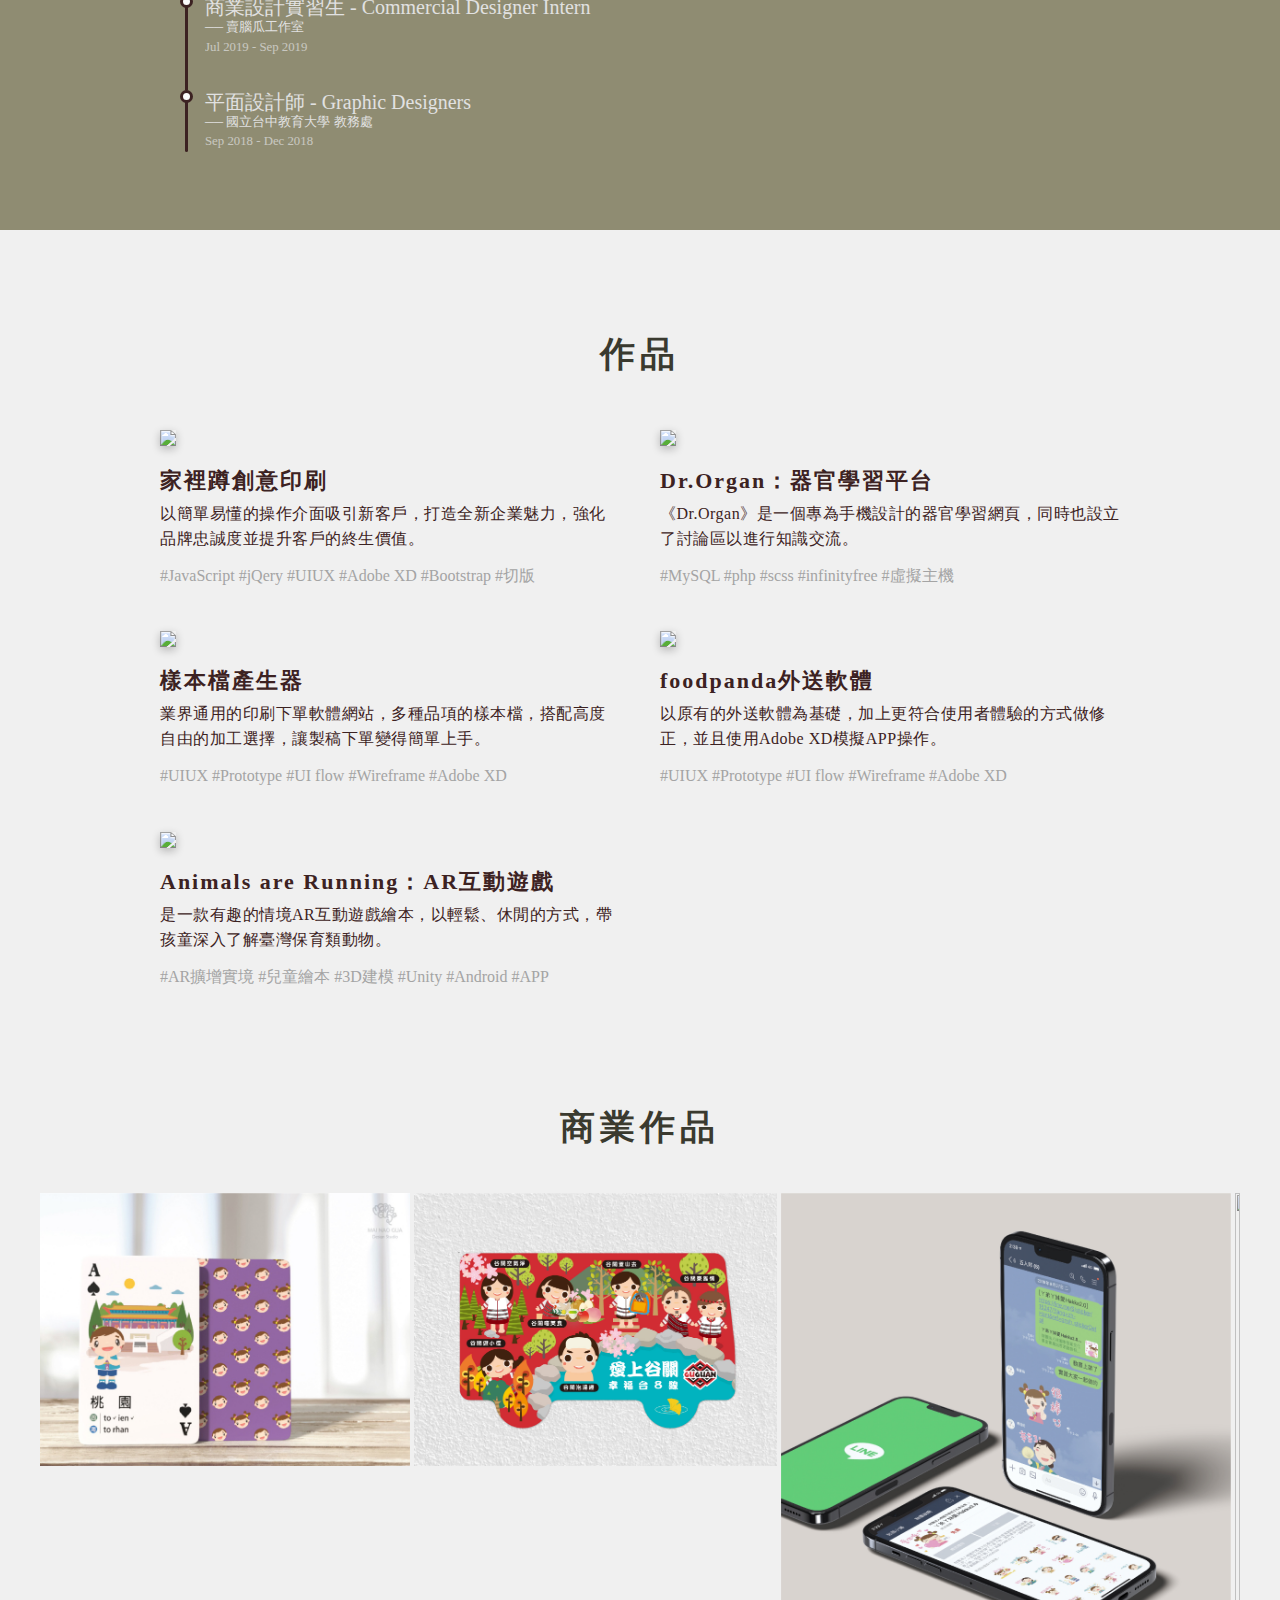
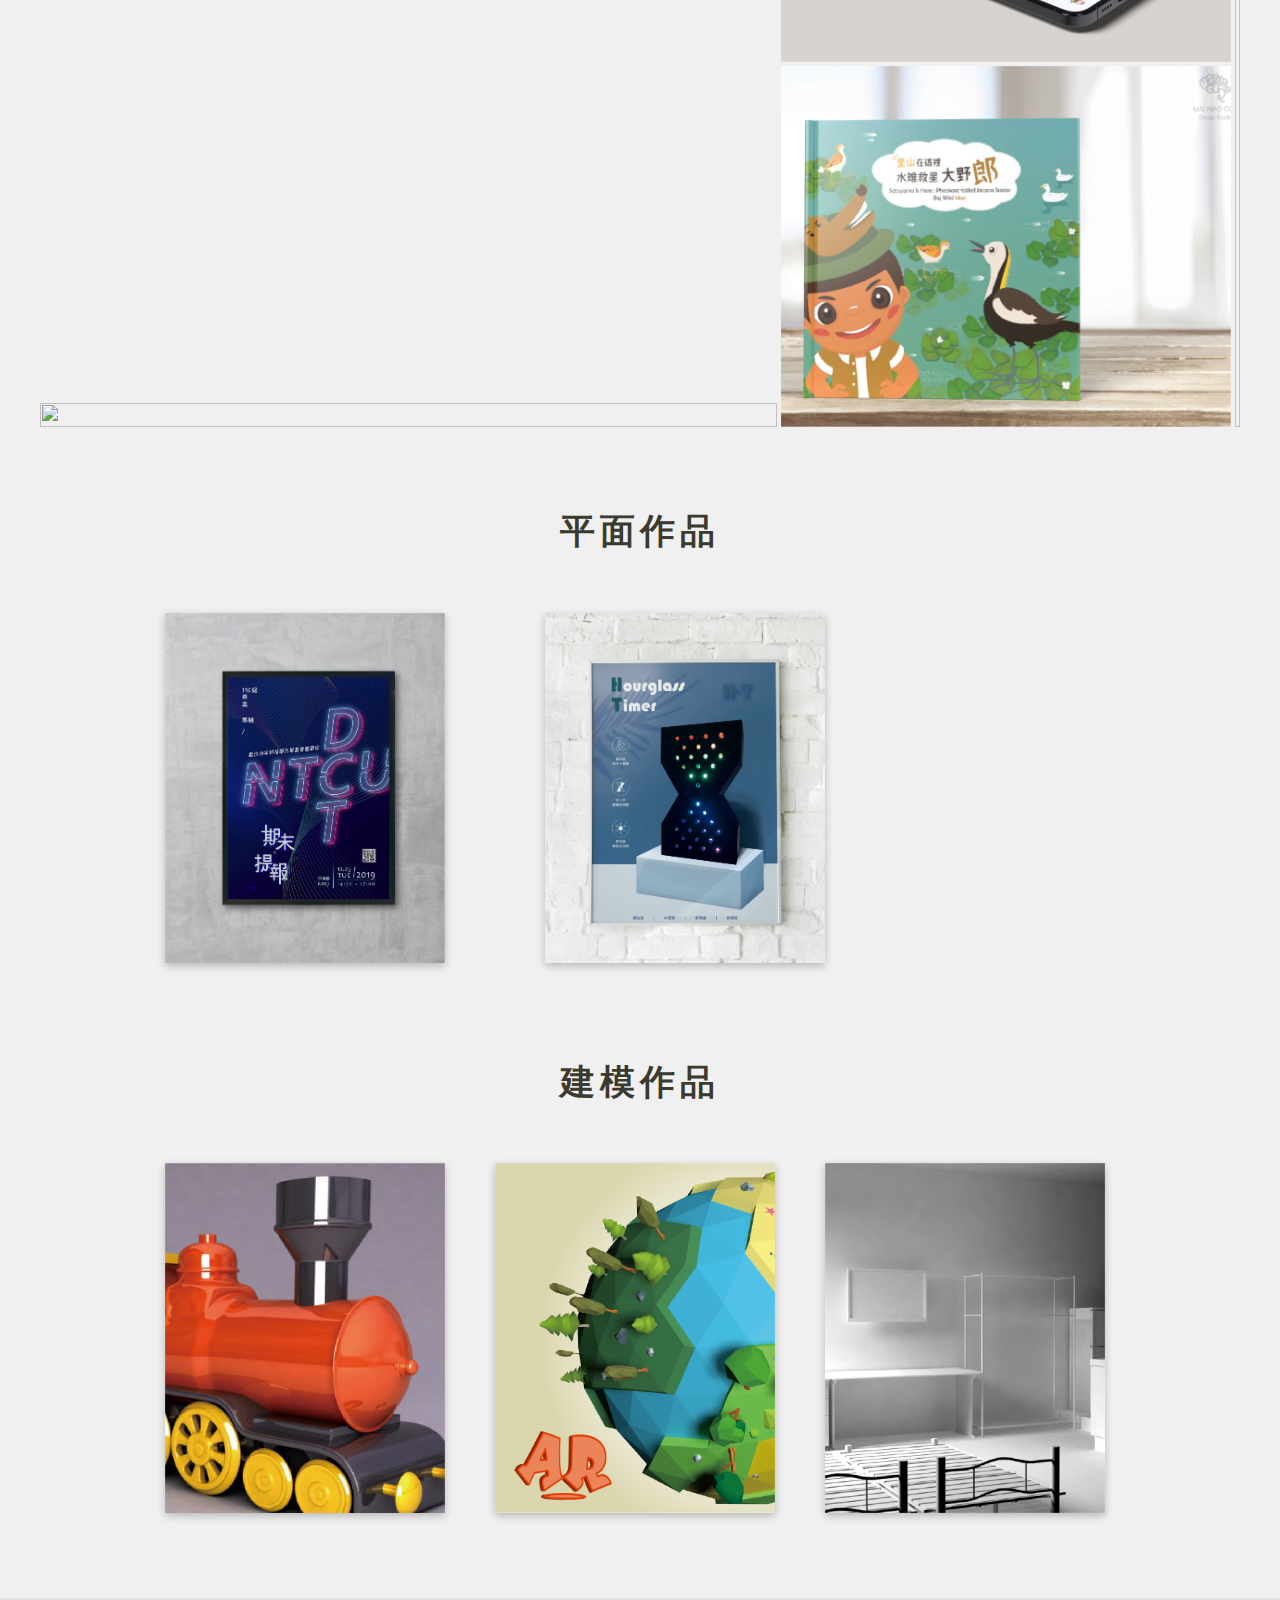
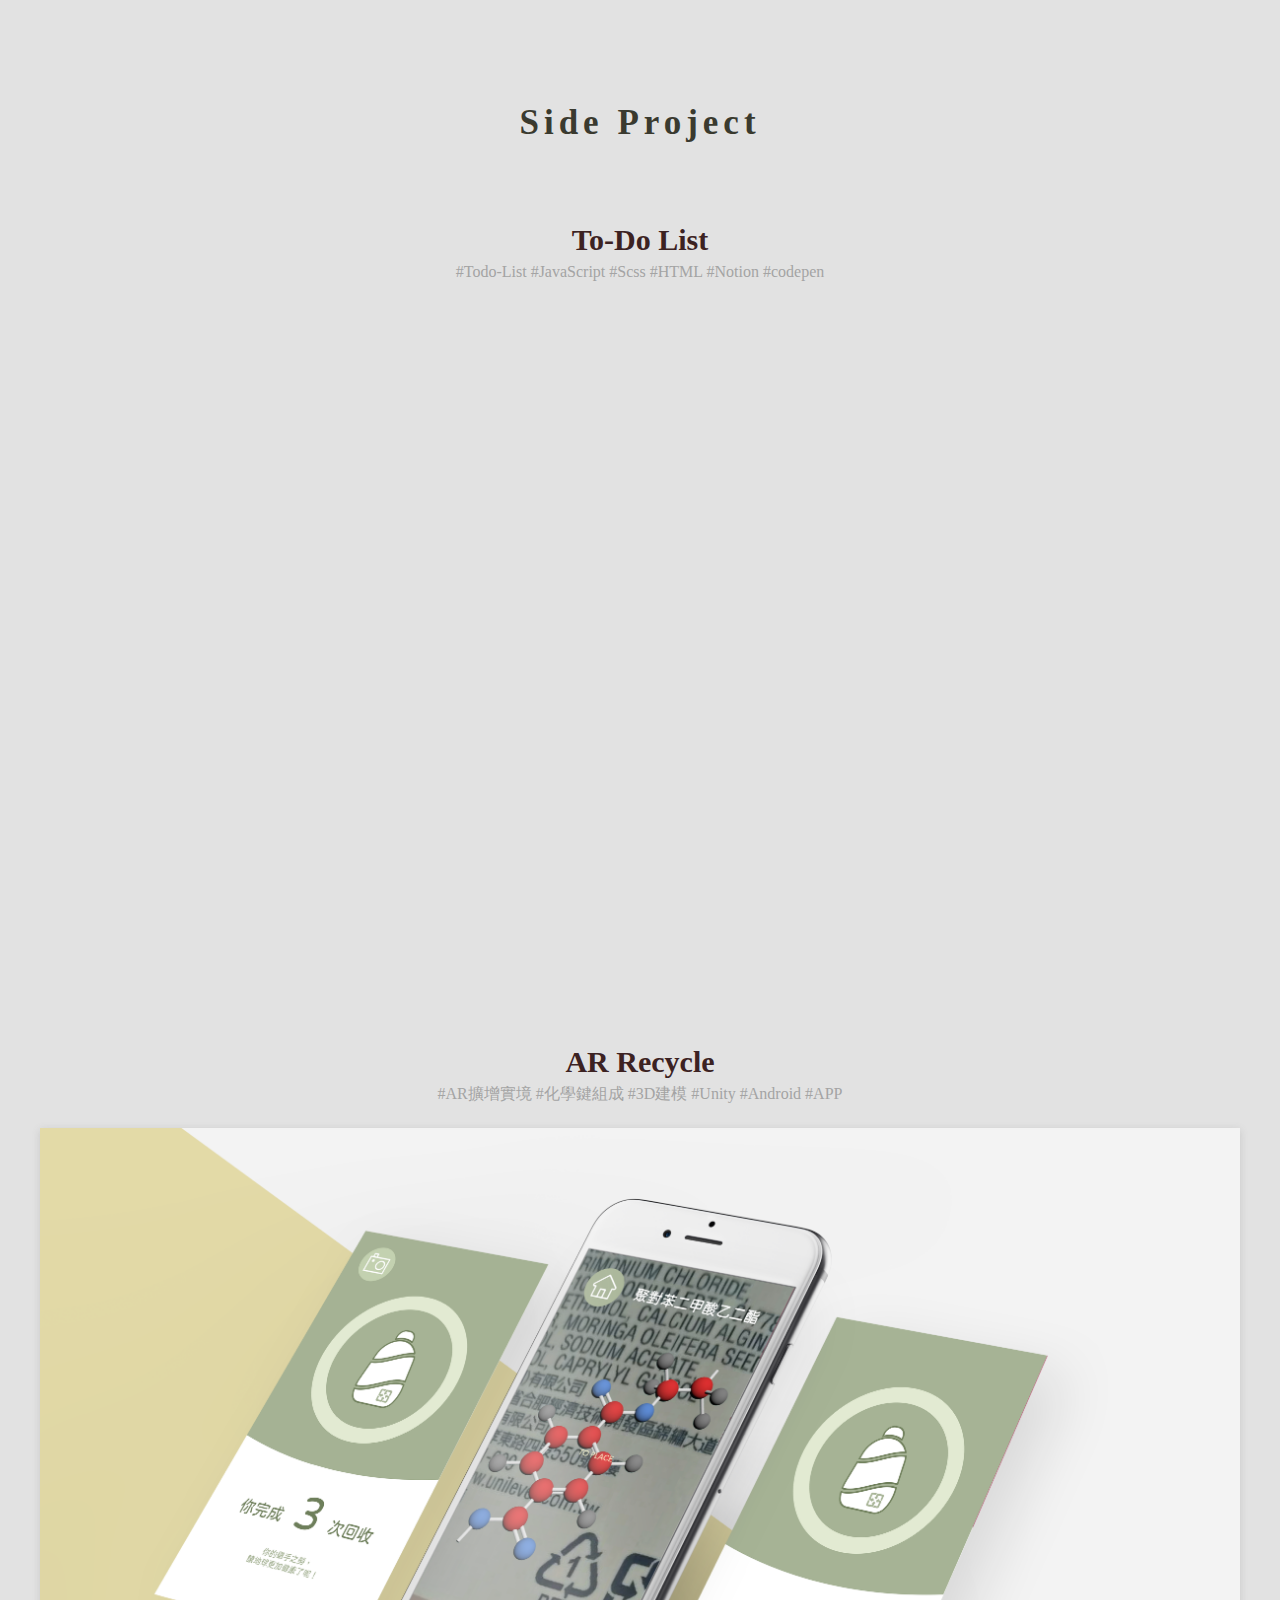
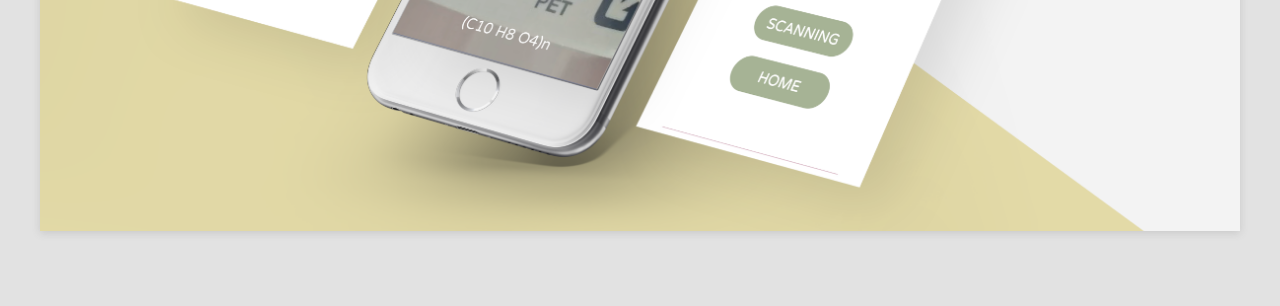
==== commit d85921f8: "移除平面建模作品連結" ====
--- a/index.html
+++ b/index.html
@@ -354,29 +354,17 @@
                     <h3>平面作品</h3>
                 </div>
                 <div class="graphicArt">
-                    <a href="#">
-                        <img src="Image/graphicArt/NTCU海報.jpg" alt="">
-                    </a>
-                    <a href="#">
-                        <img src="Image/graphicArt/未讀.jpg" alt="">
-                    </a>
-                    <a href="#">
-                        <img src="Image/graphicArt/RGB沙漏.jpg" alt="">
-                    </a>
+                    <img src="Image/graphicArt/NTCU海報.jpg" alt="">
+                    <img src="Image/graphicArt/未讀.jpg" alt="">
+                    <img src="Image/graphicArt/RGB沙漏.jpg" alt="">
                 </div>
                 <div class="title">
                     <h3>建模作品</h3>
                 </div>
                 <div class="graphicArt">
-                    <a href="#">
-                        <img src="Image/3Dart/火車.jpg" alt="">
-                    </a>
-                    <a href="#">
-                        <img src="Image/3Dart/AR星球.jpg" alt="">
-                    </a>
-                    <a href="#">
-                        <img src="Image/3Dart/小窩.jpg" alt="">
-                    </a>
+                    <img src="Image/3Dart/火車.jpg" alt="">
+                    <img src="Image/3Dart/AR星球.jpg" alt="">
+                    <img src="Image/3Dart/小窩.jpg" alt="">
                 </div>
             </div>
         </div>
--- a/Style/style.css
+++ b/Style/style.css
@@ -628,14 +628,10 @@
       flex-wrap: wrap;
 }
 
-.main .work .graphicArt a {
-  height: 100%;
-  margin: 15px 25px;
-}
-
 .main .work .graphicArt img {
   max-width: 280px;
   max-height: 350px;
+  margin: 15px 25px;
   -webkit-box-shadow: rgba(0, 0, 0, 0.24) 0px 3px 8px;
           box-shadow: rgba(0, 0, 0, 0.24) 0px 3px 8px;
 }
